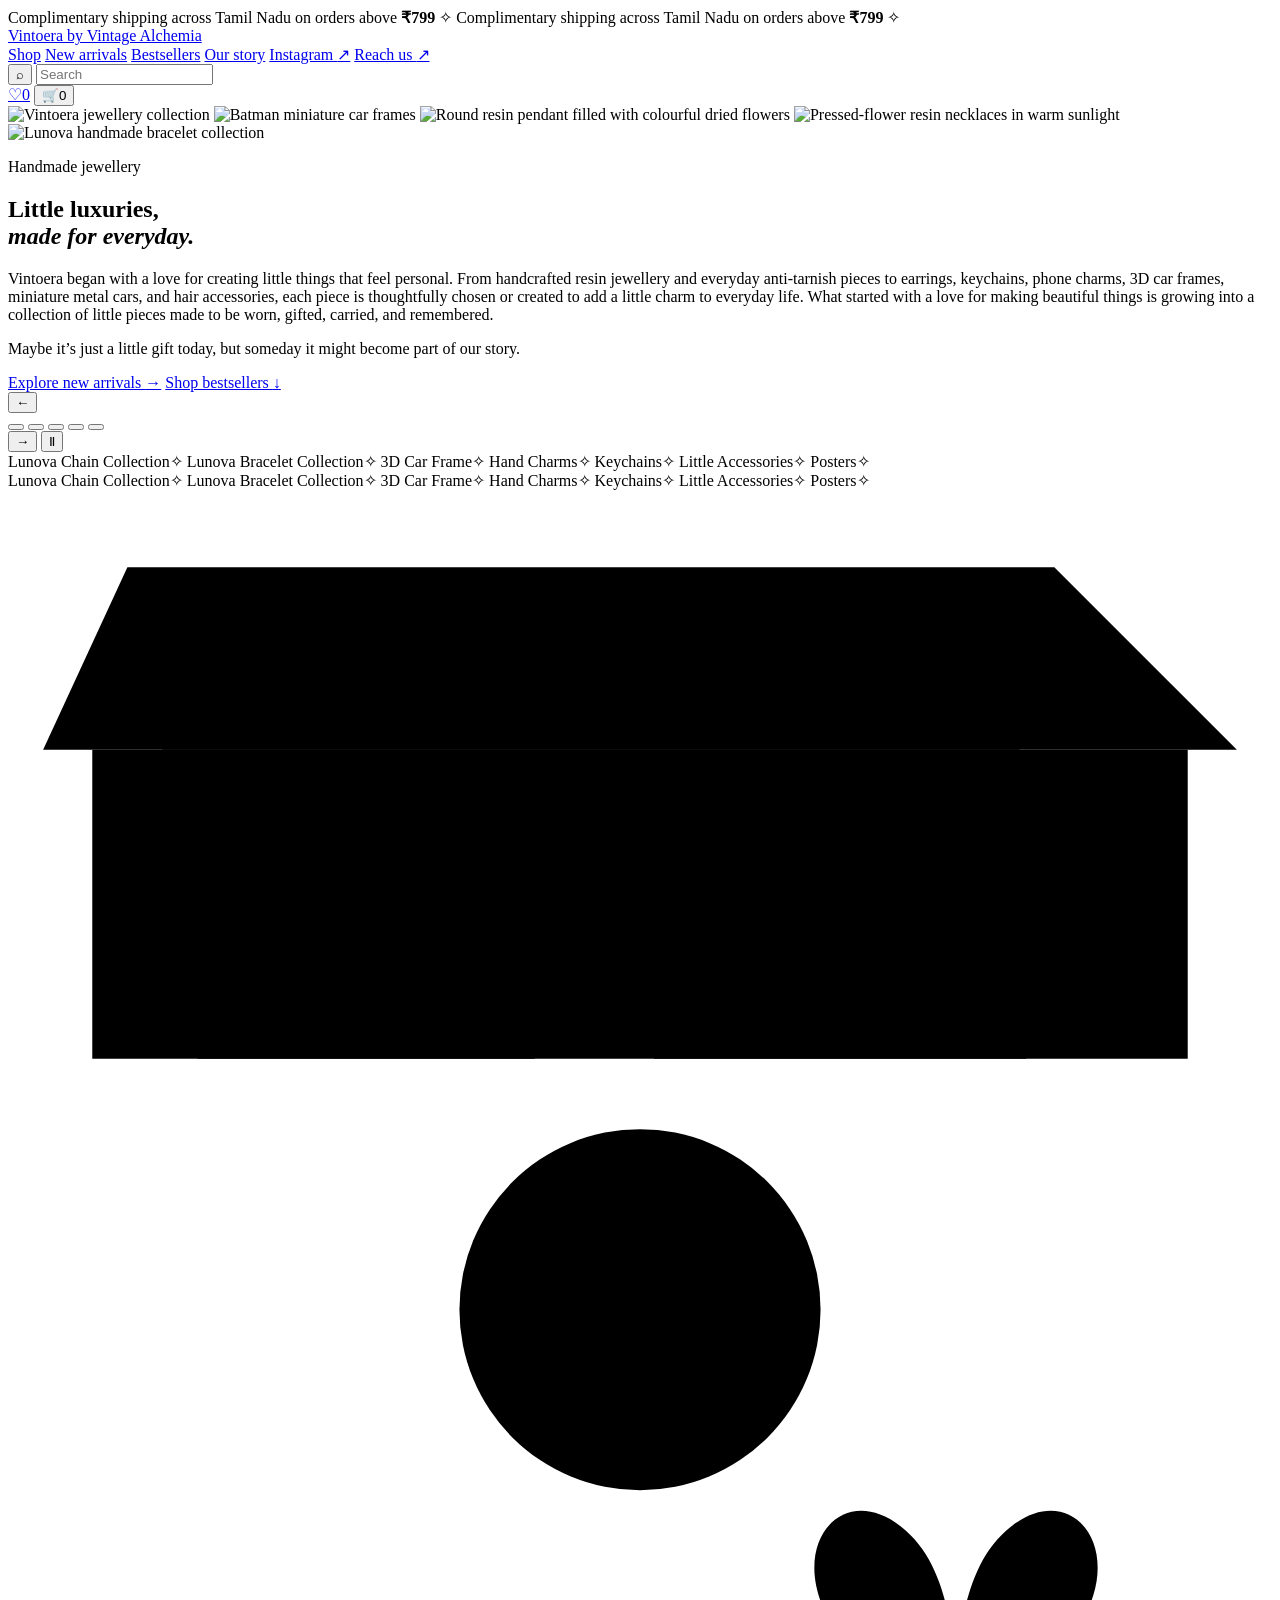
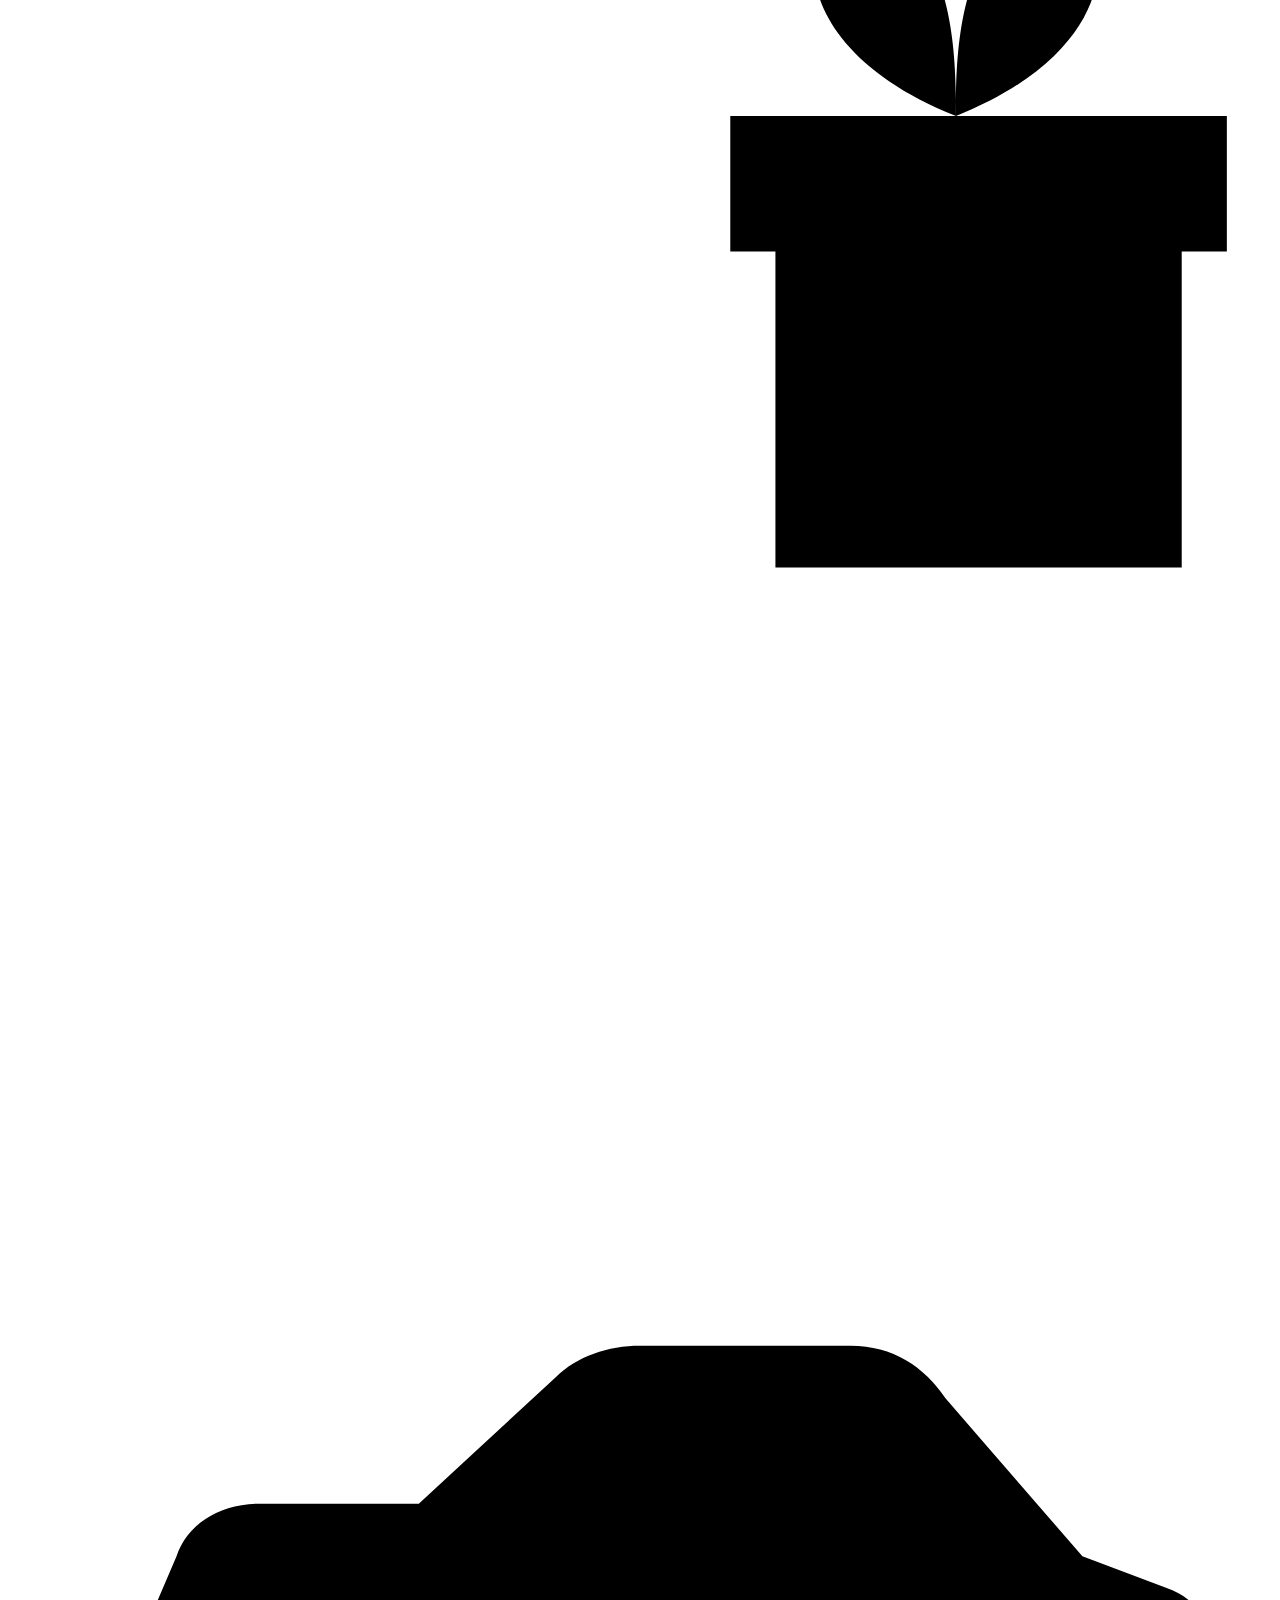
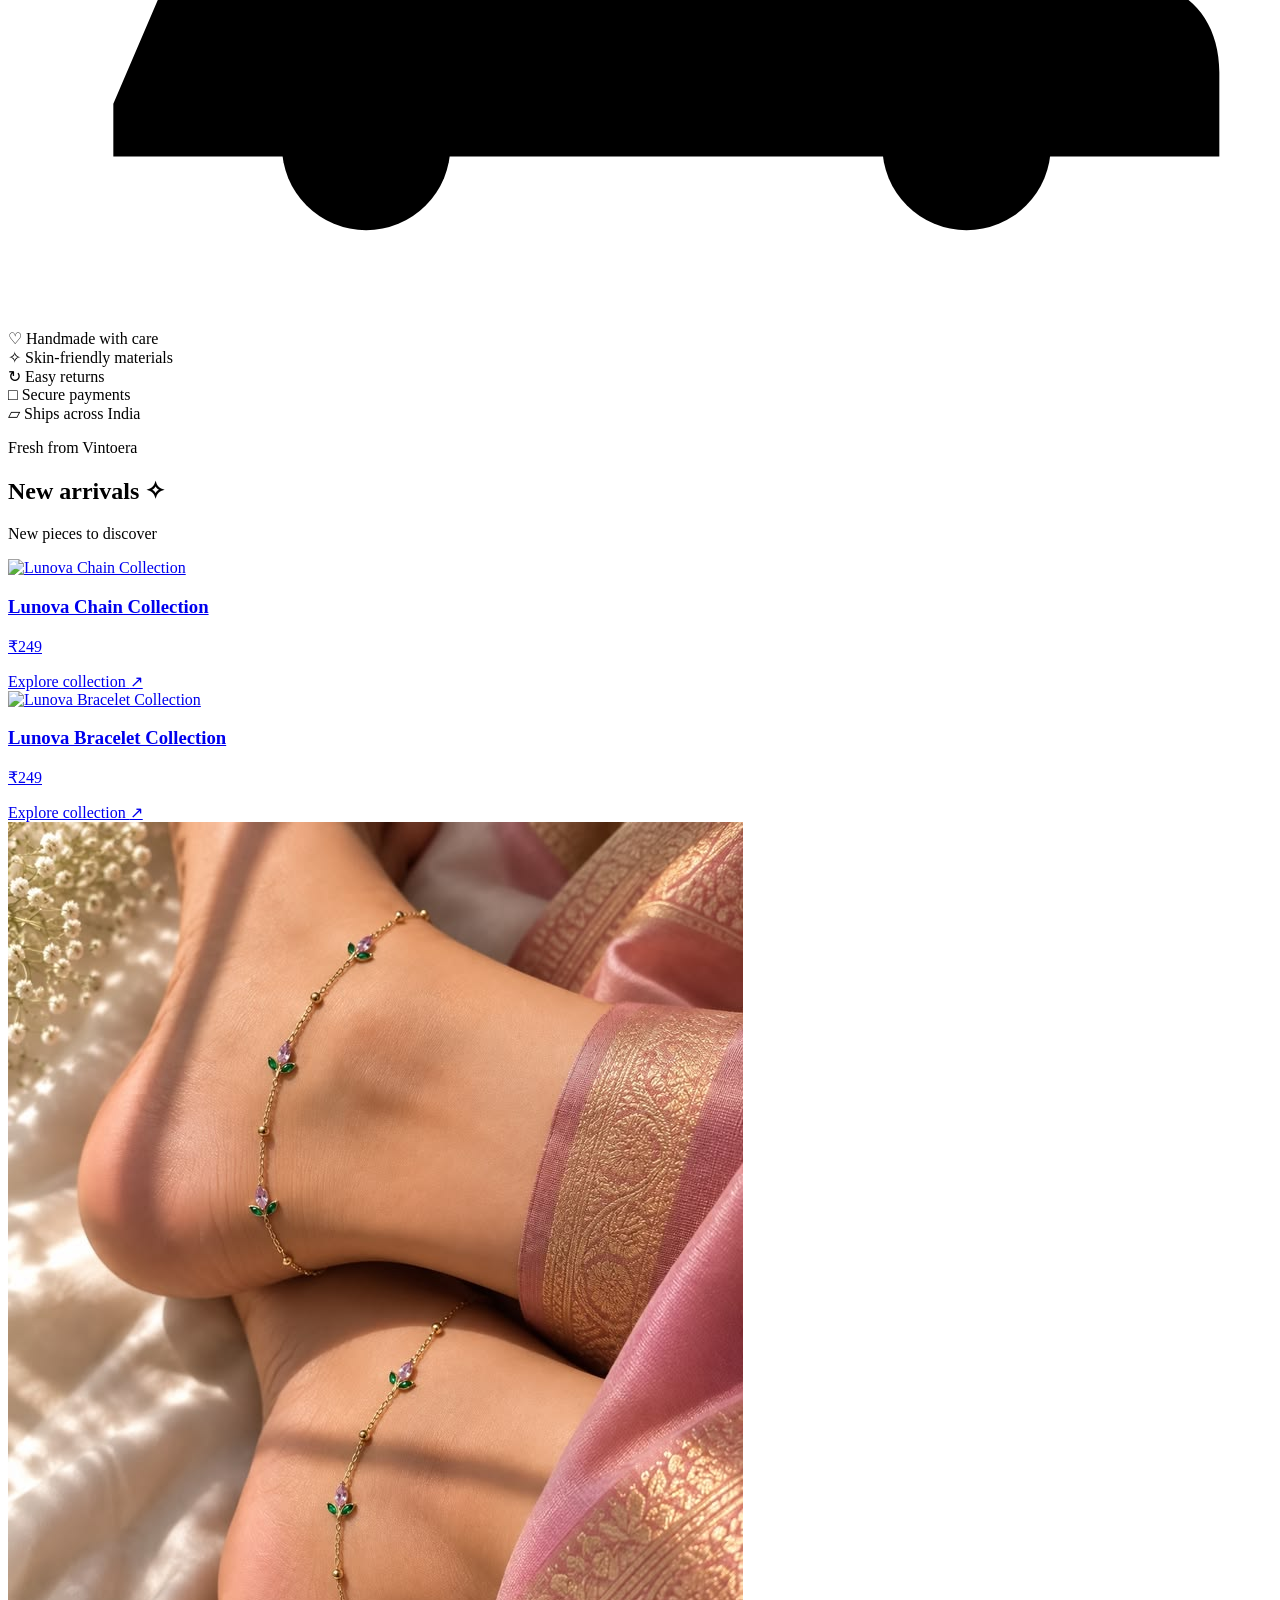
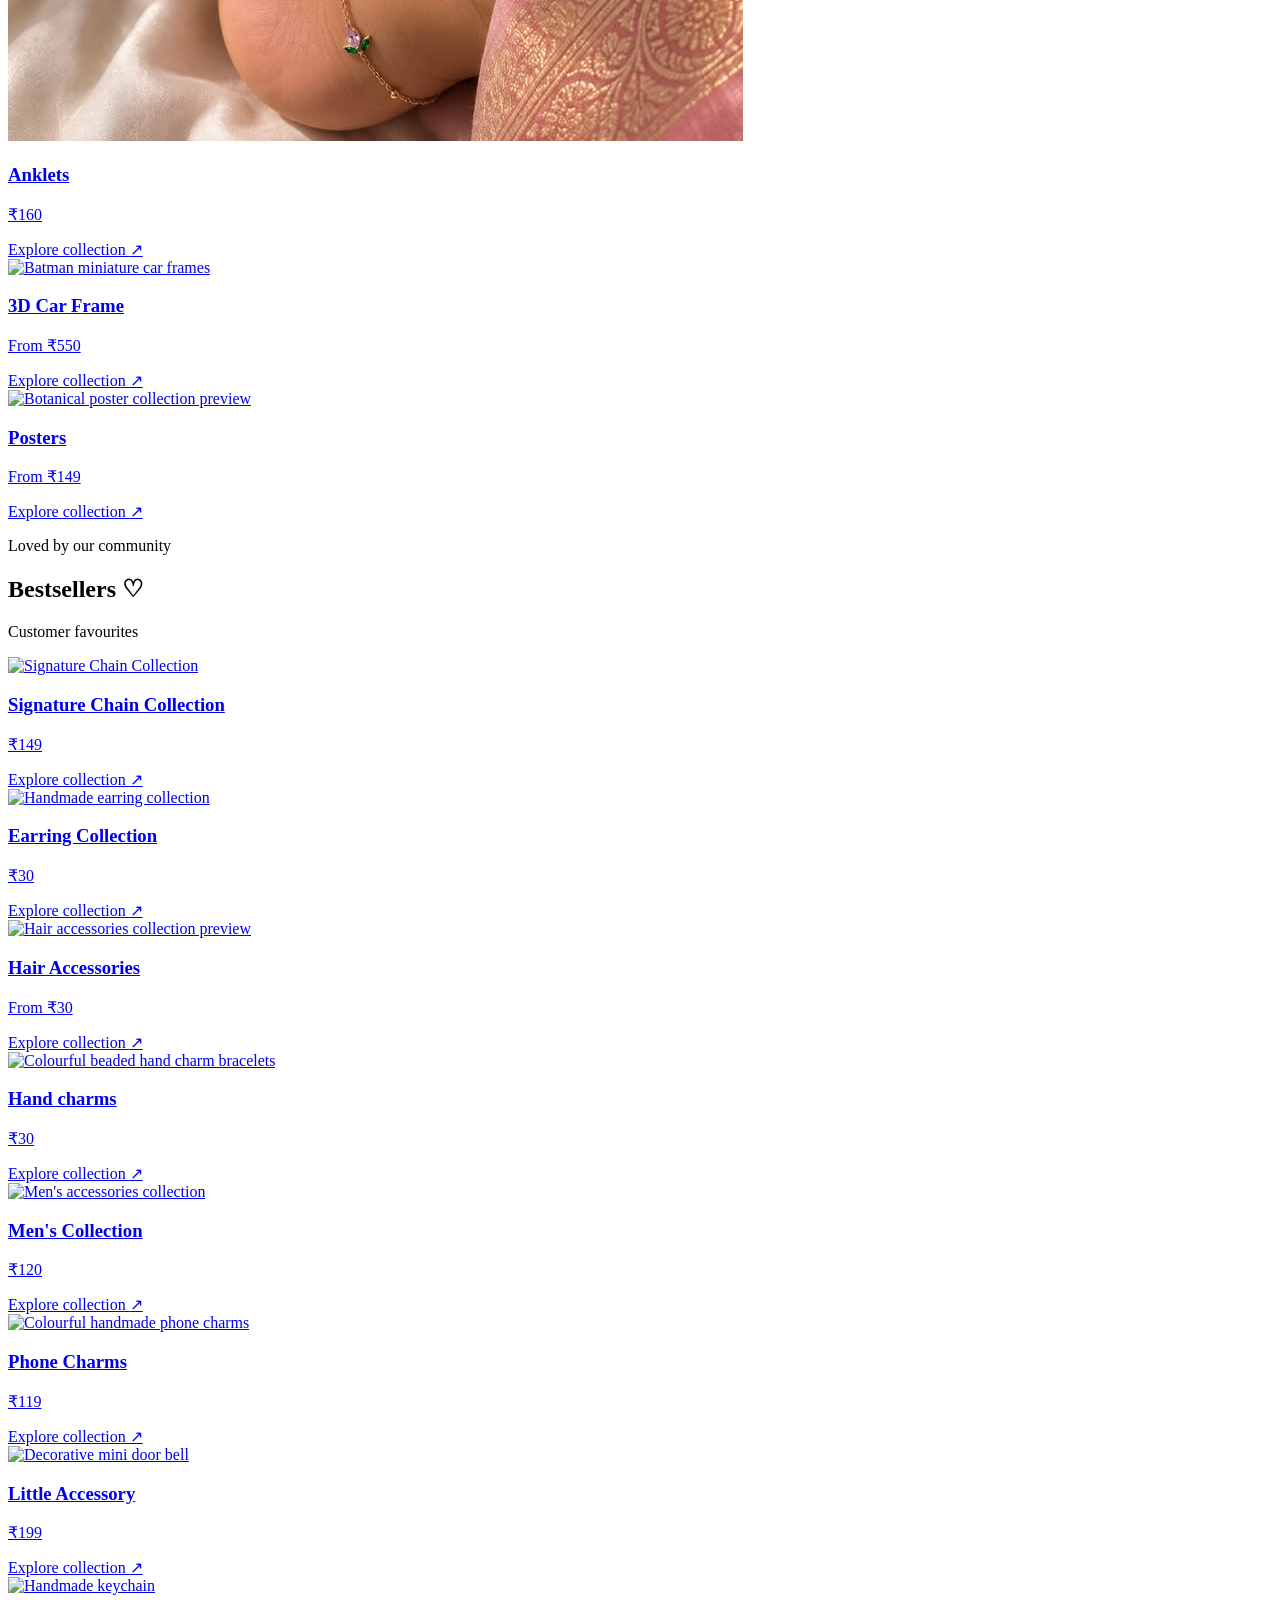
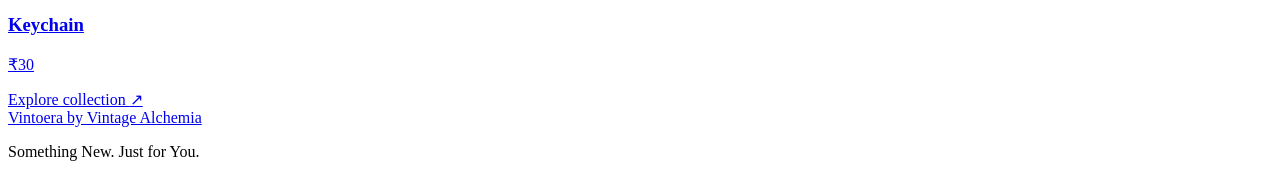
==== index.html @ 4e5386c6 "C--Users-demurugan-OneDrive---Gigamon-Inc-Desktop-Vintoera" ====
<!DOCTYPE html>
<html lang="en">
<head>
    <meta charset="UTF-8">
    <meta name="viewport" content="width=device-width, initial-scale=1.0">
    <meta name="description" content="Vintoera creates handmade resin art jewellery, 3D car frames, keychains, home accessories, earrings, bracelets, chains, and thoughtful gifts.">
    <title>Vintoera | Handmade jewellery and accessories</title>
    <link rel="preconnect" href="https://fonts.googleapis.com">
    <link rel="preconnect" href="https://fonts.gstatic.com" crossorigin>
    <link href="https://fonts.googleapis.com/css2?family=DM+Sans:wght@400;500;600&family=Playfair+Display:wght@500;600&display=swap" rel="stylesheet">
    <link rel="stylesheet" href="style.css">
</head>
<body>
    <div class="shipping-announcement" role="note" aria-label="Complimentary shipping across Tamil Nadu on orders above ₹799">
        <div class="shipping-announcement-track" aria-hidden="true">
            <span>Complimentary shipping across Tamil Nadu on orders above <strong>₹799</strong></span>
            <span class="shipping-announcement-star">✧</span>
            <span>Complimentary shipping across Tamil Nadu on orders above <strong>₹799</strong></span>
            <span class="shipping-announcement-star">✧</span>
        </div>
    </div>
    <header class="site-header">
        <a class="brand" href="index.html" aria-label="Vintoera by Vintage Alchemia home">Vintoera <span>by Vintage Alchemia</span></a>
        <nav class="site-nav" aria-label="Main navigation">
            <a href="#shop">Shop</a>
            <a href="#new-arrivals">New arrivals</a>
            <a href="#bestsellers">Bestsellers</a>
            <a href="#about">Our story</a>
            <a href="https://www.instagram.com/vintoera?stkn=NDZ3bmsxb2o0eTZz" target="_blank" rel="noreferrer">Instagram <span aria-hidden="true">↗</span></a>
            <a href="https://wa.me/917708564234" target="_blank" rel="noreferrer">Reach us <span aria-hidden="true">↗</span></a>
        </nav>
        <div class="header-tools">
            <form class="search-box" id="product-search-form" role="search">
                <button type="submit" aria-label="Search products">⌕</button>
                <input id="product-search" type="search" placeholder="Search" aria-label="Search products">
            </form>
            <div class="header-actions">
                <a class="header-icon-button" href="wishlist.html" aria-label="Wishlist"><span aria-hidden="true">♡</span><span class="cart-badge" id="wishlist-count">0</span></a>
                <button class="cart-button" type="button" aria-label="Shopping cart" onclick="window.location.href='checkout.html'"><span class="cart-icon" aria-hidden="true">🛒</span><span class="cart-badge" id="cart-count">0</span></button>
            </div>
        </div>
    </header>
    <main>
        <section class="hero" id="about">
            <div class="hero-slideshow" aria-label="Featured Vintoera products">
                <img class="hero-slide active" src="WhatsApp Image 2026-09-13 at 11.54.11 PM.jpeg" alt="Vintoera jewellery collection">
                <img class="hero-slide" src="IMG_1676 (1).webp" alt="Batman miniature car frames">
                <img class="hero-slide" src="floral-pendant-hero.webp" alt="Round resin pendant filled with colourful dried flowers">
                <img class="hero-slide" src="pressed-flower-necklaces-hero.jpg" alt="Pressed-flower resin necklaces in warm sunlight">
                <img class="hero-slide" src="Resin bracelet front image.jpg" alt="Lunova handmade bracelet collection">
            </div>
            <div class="hero-content">
                <p class="eyebrow">Handmade jewellery</p>
                <h1>Little luxuries,<br><em>made for everyday.</em></h1>
                <p class="hero-copy">Vintoera began with a love for creating little things that feel personal. From handcrafted resin jewellery and everyday anti-tarnish pieces to earrings, keychains, phone charms, 3D car frames, miniature metal cars, and hair accessories, each piece is thoughtfully chosen or created to add a little charm to everyday life. What started with a love for making beautiful things is growing into a collection of little pieces made to be worn, gifted, carried, and remembered.</p>
                <p class="brand-message">Maybe it’s just a little gift today, but someday it might become part of our story.</p>
                <div class="hero-actions">
                    <a class="button button-accent" href="#new-arrivals">Explore new arrivals <span aria-hidden="true">→</span></a>
                    <a class="hero-secondary-link" href="#bestsellers">Shop bestsellers <span aria-hidden="true">↓</span></a>
                </div>
            </div>
            <div class="hero-controls" aria-label="Featured product slideshow controls">
                <button class="hero-slide-step" id="hero-previous" type="button" aria-label="Show previous featured product">←</button>
                <div class="hero-slide-dots" role="group" aria-label="Choose featured product">
                    <button class="hero-slide-dot active" type="button" aria-label="Show Vintoera jewellery collection" aria-pressed="true"></button>
                    <button class="hero-slide-dot" type="button" aria-label="Show miniature car frames" aria-pressed="false"></button>
                    <button class="hero-slide-dot" type="button" aria-label="Show floral resin pendant" aria-pressed="false"></button>
                    <button class="hero-slide-dot" type="button" aria-label="Show pressed-flower necklaces" aria-pressed="false"></button>
                    <button class="hero-slide-dot" type="button" aria-label="Show Lunova bracelet collection" aria-pressed="false"></button>
                </div>
                <button class="hero-slide-step" id="hero-next" type="button" aria-label="Show next featured product">→</button>
                <button class="hero-slide-toggle" id="hero-toggle" type="button" aria-label="Pause featured product slideshow">Ⅱ</button>
            </div>
        </section>

        <section class="product-marquee" aria-label="Featured products: Lunova Chain Collection, Lunova Bracelet Collection, 3D Car Frame, Hand Charms, Keychains, and Little Accessories">
            <div class="product-marquee-track" aria-hidden="true">
                <div class="product-marquee-group">
                    <span>Lunova Chain Collection</span><span class="marquee-star">✧</span>
                    <span>Lunova Bracelet Collection</span><span class="marquee-star">✧</span>
                    <span>3D Car Frame</span><span class="marquee-star">✧</span>
                    <span>Hand Charms</span><span class="marquee-star">✧</span>
                    <span>Keychains</span><span class="marquee-star">✧</span>
                    <span>Little Accessories</span><span class="marquee-star">✧</span>
                    <span>Posters</span><span class="marquee-star">✧</span>
                </div>
                <div class="product-marquee-group">
                    <span>Lunova Chain Collection</span><span class="marquee-star">✧</span>
                    <span>Lunova Bracelet Collection</span><span class="marquee-star">✧</span>
                    <span>3D Car Frame</span><span class="marquee-star">✧</span>
                    <span>Hand Charms</span><span class="marquee-star">✧</span>
                    <span>Keychains</span><span class="marquee-star">✧</span>
                    <span>Little Accessories</span><span class="marquee-star">✧</span>
                    <span>Posters</span><span class="marquee-star">✧</span>
                </div>
            </div>
        </section>
        <div class="home-car-lane" aria-hidden="true">
            <div class="home-car-scene home-car-scene-drive">
            </div>
            <div class="home-car-scene home-car-scene-shop">
                <svg class="home-car-shop" viewBox="0 0 180 84" focusable="false">
                    <path class="home-car-shop-building" d="M12 37h156v44H12z"/>
                    <path class="home-car-shop-roof" d="M5 37l12-26h132l26 26z"/>
                    <rect class="home-car-shop-sign" x="23" y="14" width="126" height="14" rx="1"/>
                    <text class="home-car-shop-name" x="86" y="24">Vintoera</text>
                    <path class="home-car-shop-awning" d="M17 29h132l-5 8H22z"/>
                    <path class="home-car-shop-window" d="M27 42h48v39H27zM34 48h15v18H34zM55 48h15v18H55z"/>
                    <path class="home-car-shop-door" d="M92 42h53v39H92zM100 51h37M100 60h37M100 69h25"/>
                </svg>
                <svg class="home-car-shopper" viewBox="0 0 28 40" focusable="false" aria-hidden="true">
                    <circle cx="14" cy="5" r="4"/>
                    <path d="M14 10v15m0-10-7 7m7-7 7 7m-7 3-6 12m6-12 7 12"/>
                    <g class="home-car-gift">
                        <path d="M17 16h9v8h-9zM16 14h11v3H16zM21 14c-5-2-3-6-1-4 1 1 1 3 1 4zm0 0c5-2 3-6 1-4-1 1-1 3-1 4z"/>
                    </g>
                </svg>
            </div>
            <div class="home-car home-car-journey">
                <svg class="home-car-illustration" viewBox="0 0 120 60" focusable="false">
                    <path class="home-car-body" d="M10 39l6-14c1-3 4-5 8-5h15L52 8c2-2 5-3 8-3h20c4 0 7 2 9 5l13 15 8 3c3 1 5 4 5 8v8H10z"/>
                    <path class="home-car-window" d="M43 20 55 9c2-2 4-2 7-2h8v13zm31-13h6c3 0 5 1 7 4l8 9H74z"/>
                    <g class="home-car-driver">
                        <circle cx="61" cy="13" r="3.5"/>
                        <path d="M59 17v5m0-3-5 3m5-3 5 3"/>
                    </g>
                    <path class="home-car-detail" d="M13 35h8m87-3h7M24 43h77"/>
                    <g class="home-car-wheel">
                        <circle cx="34" cy="43" r="8"/>
                        <path d="M34 37v12m-6-6h12"/>
                    </g>
                    <g class="home-car-wheel">
                        <circle cx="91" cy="43" r="8"/>
                        <path d="M91 37v12m-6-6h12"/>
                    </g>
                </svg>
            </div>
        </div>
        <section class="benefits" aria-label="Vintoera benefits">
            <div><span aria-hidden="true">♡</span> Handmade with care</div>
            <div><span aria-hidden="true">✧</span> Skin-friendly materials</div>
            <div><span aria-hidden="true">↻</span> Easy returns</div>
            <div><span aria-hidden="true">□</span> Secure payments</div>
            <div><span aria-hidden="true">▱</span> Ships across India</div>
        </section>
        <div id="shop">
            <section class="shop-section collection-section" id="new-arrivals" aria-labelledby="new-arrivals-title">
                <div class="section-heading">
                    <div><p class="eyebrow">Fresh from Vintoera</p><h2 id="new-arrivals-title">New arrivals <span aria-hidden="true">✧</span></h2></div>
                    <p class="section-count">New pieces to discover</p>
                </div>
                <div class="product-grid">
                    <a class="product-card" href="product.html?product=pearl">
                        <div class="product-image"><img src="Resin chains front image 2.jpg" alt="Lunova Chain Collection"></div>
                        <div class="product-info"><h3>Lunova Chain Collection</h3><p>₹249</p><span class="view-link">Explore collection <span aria-hidden="true">↗</span></span></div>
                    </a>
                    <a class="product-card" href="product.html?product=resin-bracelet">
                        <div class="product-image"><img src="Resin bracelet front image.jpg" alt="Lunova Bracelet Collection"></div>
                        <div class="product-info"><h3>Lunova Bracelet Collection</h3><p>₹249</p><span class="view-link">Explore collection <span aria-hidden="true">↗</span></span></div>
                    </a>
                    <a class="product-card" href="product.html?product=anklets">
                        <div class="product-image"><img src="Ank front image.jpg" alt="Anklets"></div>
                        <div class="product-info"><h3>Anklets</h3><p>₹160</p><span class="view-link">Explore collection <span aria-hidden="true">↗</span></span></div>
                    </a>
                    <a class="product-card" href="product.html?product=car-frame">
                        <div class="product-image"><img src="IMG_1676 (1).webp" alt="Batman miniature car frames"></div>
                        <div class="product-info"><h3>3D Car Frame</h3><p>From ₹550</p><span class="view-link">Explore collection <span aria-hidden="true">↗</span></span></div>
                    </a>
                    <a class="product-card" href="product.html?product=poster-collection" data-search-variants="A3 Poster Collection|A4 Poster Collection|Mini Poster Set" data-search-variant-param="posterSize">
                        <div class="product-image"><img src="poster-collection-preview.svg" alt="Botanical poster collection preview"></div>
                        <div class="product-info"><h3>Posters</h3><p>From ₹149</p><span class="view-link">Explore collection <span aria-hidden="true">↗</span></span></div>
                    </a>
                </div>
            </section>
            <section class="shop-section collection-section bestsellers-section" id="bestsellers" aria-labelledby="bestsellers-title">
                <div class="section-heading">
                    <div><p class="eyebrow">Loved by our community</p><h2 id="bestsellers-title">Bestsellers <span aria-hidden="true">♡</span></h2></div>
                    <p class="section-count">Customer favourites</p>
                </div>
                <div class="product-grid">
                    <a class="product-card" href="product.html?product=chain">
                        <div class="product-image"><img src="https://images.unsplash.com/photo-1611652022419-a9419f74343d?auto=format&fit=crop&w=900&q=85" alt="Signature Chain Collection"></div>
                        <div class="product-info"><h3>Signature Chain Collection</h3><p>₹149</p><span class="view-link">Explore collection <span aria-hidden="true">↗</span></span></div>
                    </a>
                    <a class="product-card" href="product.html?product=resin-chain">
                        <div class="product-image"><img src="Earring collection image.jpg" alt="Handmade earring collection"></div>
                        <div class="product-info"><h3>Earring Collection</h3><p>₹30</p><span class="view-link">Explore collection <span aria-hidden="true">↗</span></span></div>
                    </a>
                    <a class="product-card" href="product.html?product=hair-accessories">
                        <div class="product-image"><img src="hair-accessory-preview.svg" alt="Hair accessories collection preview"></div>
                        <div class="product-info"><h3>Hair Accessories</h3><p>From ₹30</p><span class="view-link">Explore collection <span aria-hidden="true">↗</span></span></div>
                    </a>
                    <a class="product-card" href="product.html?product=bracelet-chain">
                        <div class="product-image"><img src="Hand charm image.jpg" alt="Colourful beaded hand charm bracelets"></div>
                        <div class="product-info"><h3>Hand charms</h3><p>₹30</p><span class="view-link">Explore collection <span aria-hidden="true">↗</span></span></div>
                    </a>
                    <a class="product-card" href="product.html?product=boys-earrings">
                        <div class="product-image"><img src="Men accessories front image.jpg" alt="Men's accessories collection"></div>
                        <div class="product-info"><h3>Men's Collection</h3><p>₹120</p><span class="view-link">Explore collection <span aria-hidden="true">↗</span></span></div>
                    </a>
                    <a class="product-card" href="product.html?product=phone-charms" data-search-variants="Pastel Stars|Flower Garden|Rainbow Stars|Pink &amp; Green Stars|Sweet Hearts|Colourful Flowers|Butterfly Garden|Lemon Hearts|Heart &amp; Flower|Soft Blue Hearts">
                        <div class="product-image"><img src="Phone charms front image final.jpg" alt="Colourful handmade phone charms"></div>
                        <div class="product-info"><h3>Phone Charms</h3><p>₹119</p><span class="view-link">Explore collection <span aria-hidden="true">↗</span></span></div>
                    </a>
                    <a class="product-card" href="product.html?product=home-accessory">
                        <div class="product-image"><img src="Mini Door Bell.jpeg" alt="Decorative mini door bell"></div>
                        <div class="product-info"><h3>Little Accessory</h3><p>₹199</p><span class="view-link">Explore collection <span aria-hidden="true">↗</span></span></div>
                    </a>
                    <a class="product-card" href="product.html?product=resin-keychain">
                        <div class="product-image"><img src="Keychain front image 2.jpg" alt="Handmade keychain"></div>
                        <div class="product-info"><h3>Keychain</h3><p>₹30</p><span class="view-link">Explore collection <span aria-hidden="true">↗</span></span></div>
                    </a>
                </div>
            </section>
            <p class="search-empty" id="search-empty" role="status" hidden>No products match your search.</p>
        </div>
    </main>
    <footer class="site-footer">
        <a class="brand" href="index.html">Vintoera <span>by Vintage Alchemia</span></a>
        <p>Something New. Just for You.</p>
    </footer>
    <script>
        const searchInput = document.getElementById('product-search');
        const searchForm = document.getElementById('product-search-form');
        const searchEmpty = document.getElementById('search-empty');
        const cartCount = document.getElementById('cart-count');
        const cartItems = JSON.parse(localStorage.getItem('vintoera-cart') || '[]');
        cartCount.textContent = cartItems.reduce((sum, item) => sum + (item.quantity || 1), 0);
        const wishlistCount = document.getElementById('wishlist-count');
        const storedWishlist = JSON.parse(localStorage.getItem('vintoera-wishlist') || '[]');
        wishlistCount.textContent = Array.isArray(storedWishlist) ? storedWishlist.length : 0;

        function editDistance(first, second) {
            const distances = Array.from({ length: first.length + 1 }, (_, row) =>
                Array.from({ length: second.length + 1 }, (_, column) => row === 0 ? column : column === 0 ? row : 0)
            );
            for (let row = 1; row <= first.length; row += 1) {
                for (let column = 1; column <= second.length; column += 1) {
                    const substitutionCost = first[row - 1] === second[column - 1] ? 0 : 1;
                    distances[row][column] = Math.min(
                        distances[row - 1][column] + 1,
                        distances[row][column - 1] + 1,
                        distances[row - 1][column - 1] + substitutionCost
                    );
                    if (row > 1 && column > 1 && first[row - 1] === second[column - 2] && first[row - 2] === second[column - 1]) {
                        distances[row][column] = Math.min(distances[row][column], distances[row - 2][column - 2] + 1);
                    }
                }
            }
            return distances[first.length][second.length];
        }

        function searchTermMatches(queryTerm, productTerms) {
            return productTerms.some((productTerm) => {
                if (productTerm.includes(queryTerm)) return true;
                if (queryTerm.length < 4 || productTerm.length < 4) return false;
                const distance = editDistance(queryTerm, productTerm);
                const maximumDistance = Math.max(queryTerm.length, productTerm.length) >= 8 ? 2 : 1;
                return distance <= maximumDistance;
            });
        }

        function isGenericSearchTerm(term, genericTerms) {
            if (genericTerms.has(term)) return true;
            if (term.length < 4) return false;
            return [...genericTerms].some((genericTerm) => {
                if (genericTerm.length < 4) return false;
                const distance = editDistance(term, genericTerm);
                return distance <= 1;
            });
        }

        function searchTermsMatchText(queryTerms, text) {
            const textTerms = text.toLowerCase().match(/[a-z0-9]+/g) || [];
            return queryTerms.every((queryTerm) => searchTermMatches(queryTerm, textTerms));
        }

        function filterProducts() {
            const ignoredTerms = new Set(['a', 'an', 'and', 'available', 'find', 'for', 'in', 'item', 'items', 'of', 'product', 'products', 'show', 'the']);
            const queryTerms = (searchInput.value.toLowerCase().match(/[a-z0-9]+/g) || [])
                .filter((term) => !isGenericSearchTerm(term, ignoredTerms));
            const cards = [...document.querySelectorAll('.product-card')];
            let visibleProducts = 0;
            cards.forEach((card) => {
                const sectionTitle = card.closest('.collection-section')?.querySelector('.section-heading h2')?.textContent || '';
                const originalHref = card.dataset.originalHref || card.getAttribute('href');
                card.dataset.originalHref = originalHref;
                const variants = (card.dataset.searchVariants || '').split('|').filter(Boolean);
                const productText = `${card.querySelector('h3').textContent} ${card.querySelector('img').alt} ${originalHref} ${sectionTitle}`;
                const matchingVariant = queryTerms.length
                    ? variants.find((variant) => searchTermsMatchText(queryTerms, variant))
                    : null;
                const matches = queryTerms.length === 0
                    || searchTermsMatchText(queryTerms, productText)
                    || Boolean(matchingVariant);
                card.hidden = !matches;
                if (matches && matchingVariant) {
                    const productUrl = new URL(originalHref, window.location.href);
                    productUrl.searchParams.set(card.dataset.searchVariantParam || 'variant', matchingVariant);
                    card.href = `${productUrl.pathname.split('/').pop()}${productUrl.search}`;
                } else {
                    card.href = originalHref;
                }
                if (matches) visibleProducts += 1;
            });
            document.querySelectorAll('.collection-section').forEach((section) => {
                section.hidden = !section.querySelector('.product-card:not([hidden])');
            });
            searchEmpty.hidden = visibleProducts > 0;
        }

        document.querySelectorAll('a[href="#new-arrivals"], a[href="#bestsellers"]').forEach((link) => {
            link.addEventListener('click', () => {
                searchInput.value = '';
                filterProducts();
            });
        });

        searchInput.addEventListener('input', filterProducts);
        searchForm.addEventListener('submit', (event) => {
            event.preventDefault();
            filterProducts();
            const visibleCards = [...document.querySelectorAll('.product-card:not([hidden])')];
            if (visibleCards.length === 1) {
                window.location.href = visibleCards[0].href;
                return;
            }
            document.getElementById('shop').scrollIntoView({ behavior: 'smooth' });
        });

        const heroSlides = [...document.querySelectorAll('.hero-slide')];
        const heroSlideDots = [...document.querySelectorAll('.hero-slide-dot')];
        const heroToggle = document.getElementById('hero-toggle');
        const prefersReducedMotion = window.matchMedia('(prefers-reduced-motion: reduce)');
        let activeHeroSlide = 0;
        let heroTimer;
        let slideshowPaused = prefersReducedMotion.matches;

        function showHeroSlide(index) {
            activeHeroSlide = (index + heroSlides.length) % heroSlides.length;
            heroSlides.forEach((slide, slideIndex) => {
                const isActive = slideIndex === activeHeroSlide;
                slide.classList.toggle('active', isActive);
                slide.setAttribute('aria-hidden', String(!isActive));
                heroSlideDots[slideIndex].classList.toggle('active', isActive);
                heroSlideDots[slideIndex].setAttribute('aria-pressed', String(isActive));
            });
        }

        function startHeroSlideshow() {
            window.clearInterval(heroTimer);
            if (!slideshowPaused && !prefersReducedMotion.matches) {
                heroTimer = window.setInterval(() => showHeroSlide(activeHeroSlide + 1), 5500);
            }
        }

        document.getElementById('hero-previous').addEventListener('click', () => {
            showHeroSlide(activeHeroSlide - 1);
            startHeroSlideshow();
        });
        document.getElementById('hero-next').addEventListener('click', () => {
            showHeroSlide(activeHeroSlide + 1);
            startHeroSlideshow();
        });
        heroSlideDots.forEach((dot, index) => {
            dot.addEventListener('click', () => {
                showHeroSlide(index);
                startHeroSlideshow();
            });
        });
        heroToggle.addEventListener('click', () => {
            slideshowPaused = !slideshowPaused;
            heroToggle.textContent = slideshowPaused ? '▶' : 'Ⅱ';
            heroToggle.setAttribute('aria-label', `${slideshowPaused ? 'Play' : 'Pause'} featured product slideshow`);
            startHeroSlideshow();
        });
        document.querySelector('.hero').addEventListener('mouseenter', () => window.clearInterval(heroTimer));
        document.querySelector('.hero').addEventListener('mouseleave', startHeroSlideshow);
        prefersReducedMotion.addEventListener('change', startHeroSlideshow);
        showHeroSlide(0);
        heroToggle.textContent = slideshowPaused ? '▶' : 'Ⅱ';
        heroToggle.setAttribute('aria-label', `${slideshowPaused ? 'Play' : 'Pause'} featured product slideshow`);
        startHeroSlideshow();
    </script>
</body>
</html>
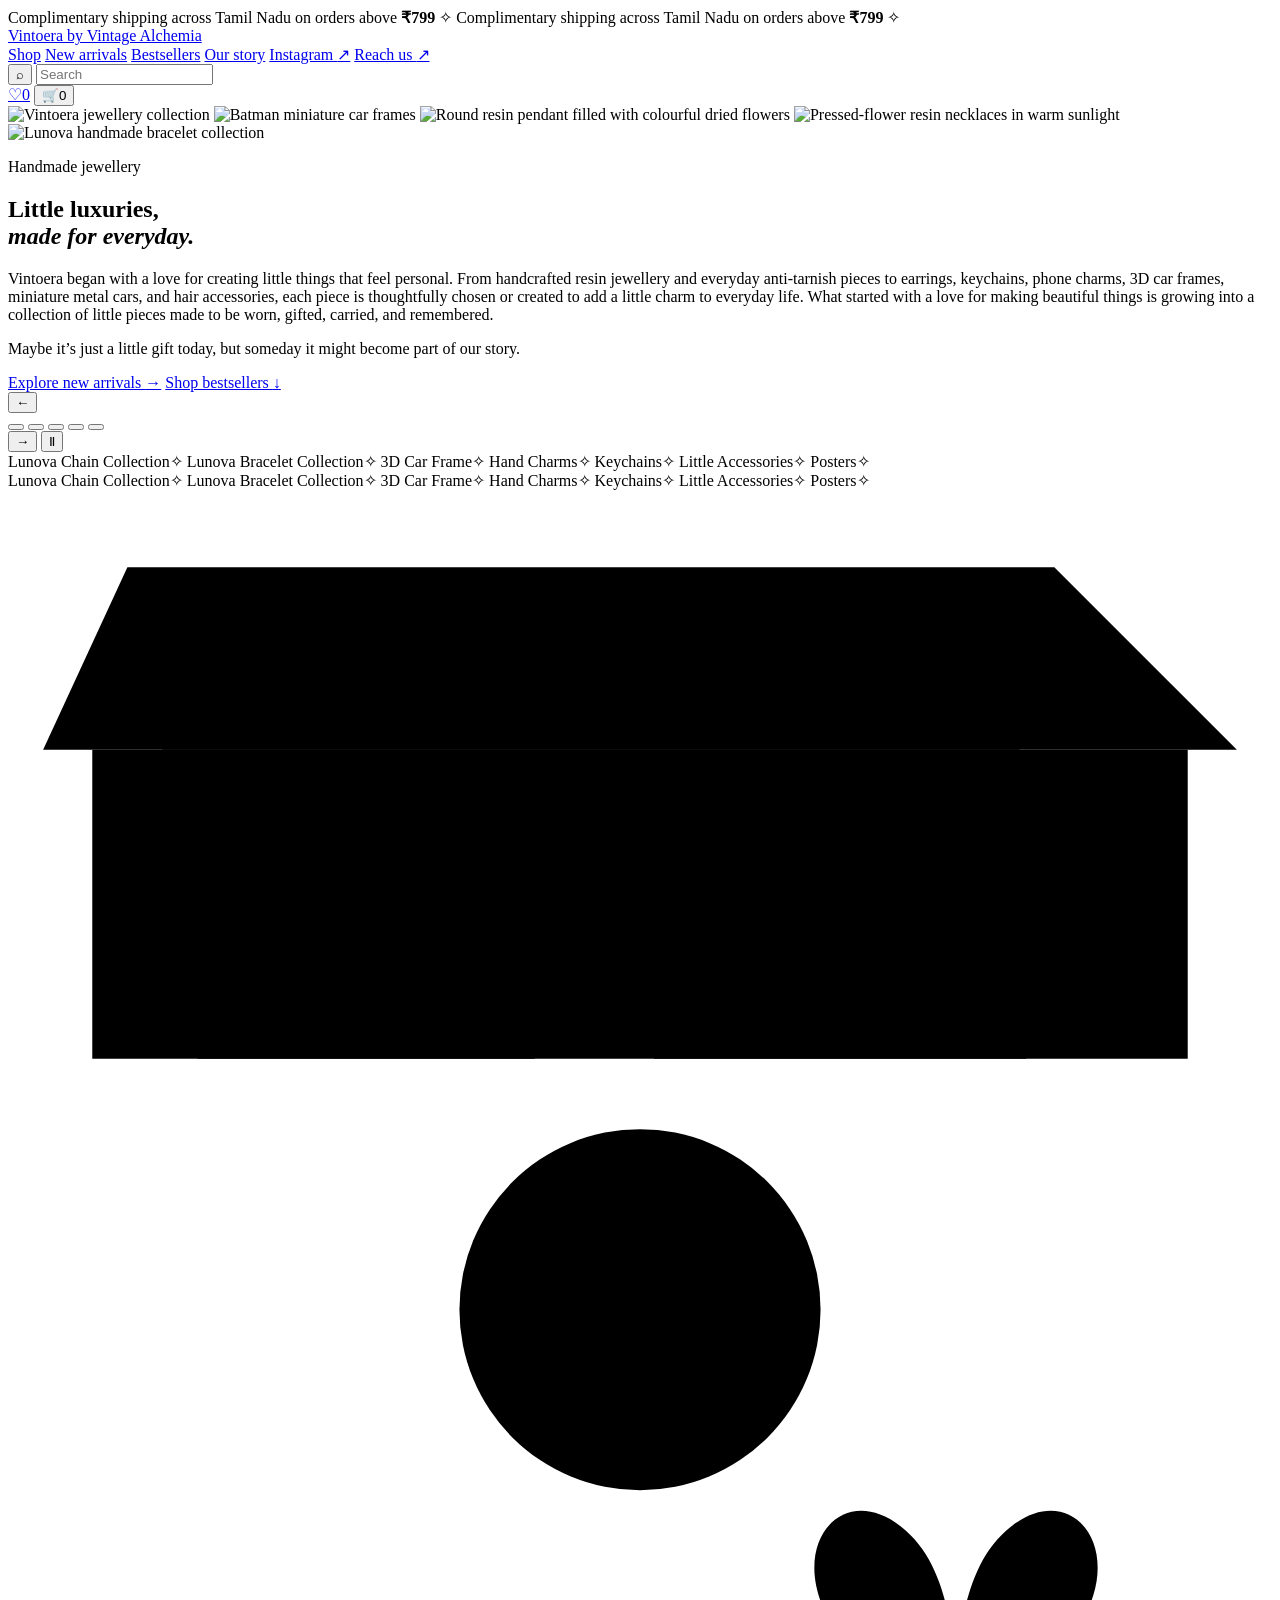
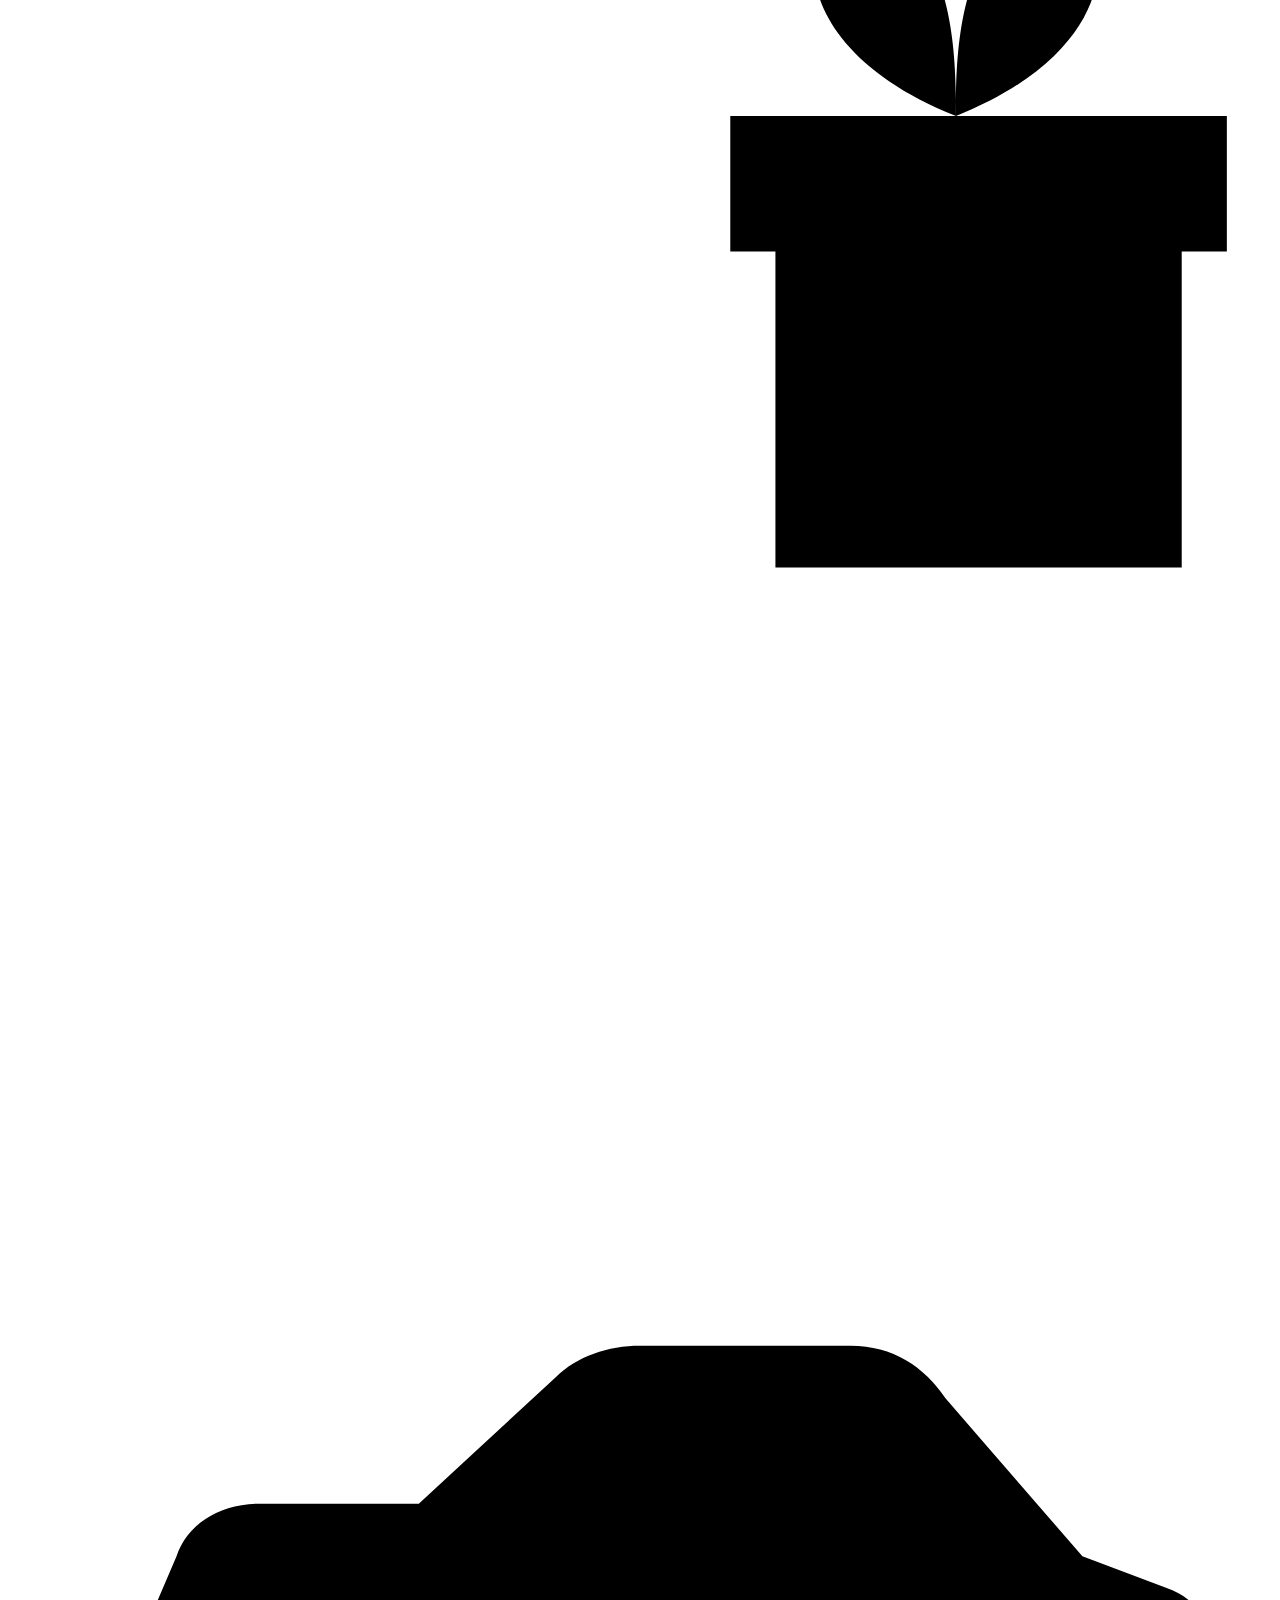
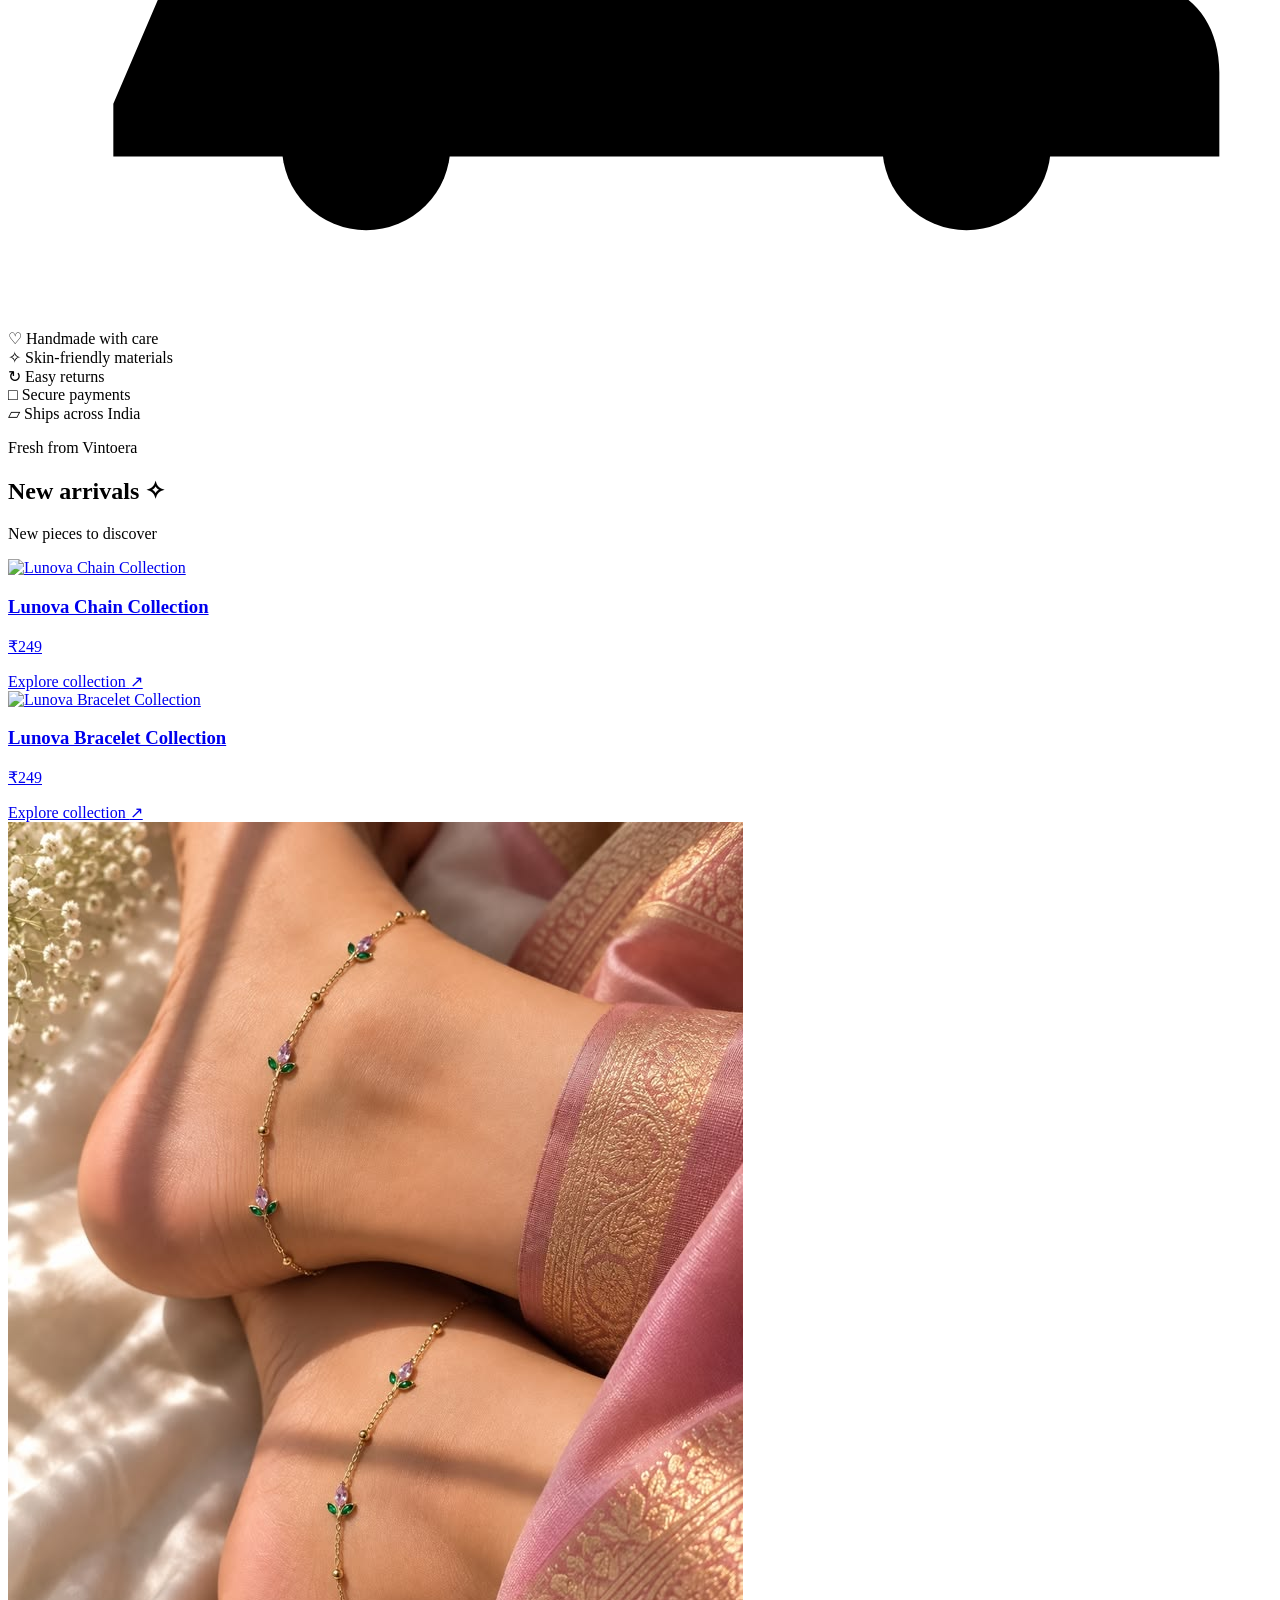
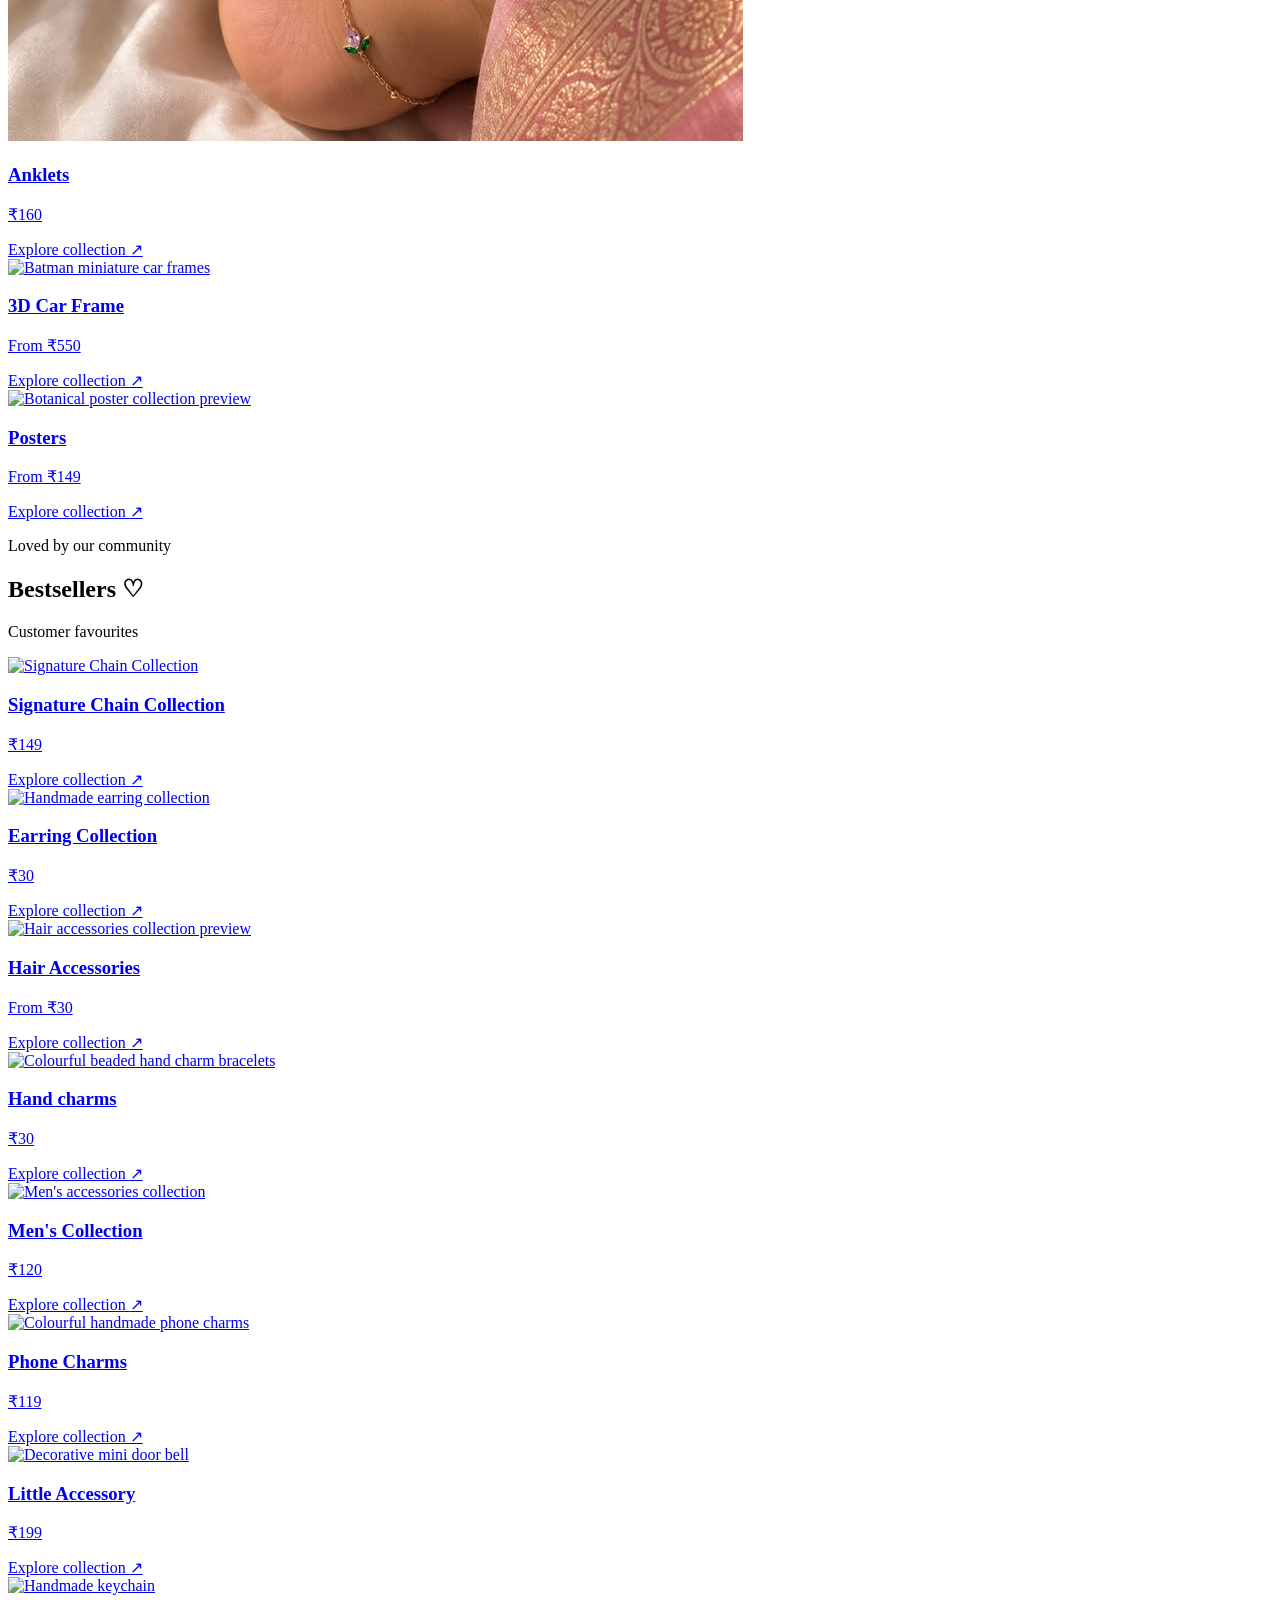
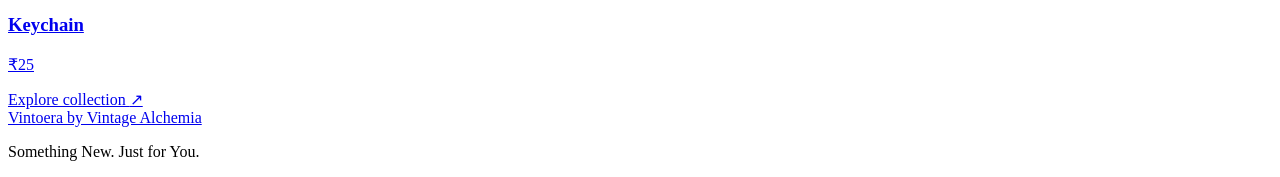
==== commit 64324507: "C--Users-demurugan-OneDrive---Gigamon-Inc-Desktop-Vintoera" ====
--- a/index.html
+++ b/index.html
@@ -208,7 +208,7 @@
                     </a>
                     <a class="product-card" href="product.html?product=resin-keychain">
                         <div class="product-image"><img src="Keychain front image 2.jpg" alt="Handmade keychain"></div>
-                        <div class="product-info"><h3>Keychain</h3><p>₹30</p><span class="view-link">Explore collection <span aria-hidden="true">↗</span></span></div>
+                        <div class="product-info"><h3>Keychain</h3><p>₹25</p><span class="view-link">Explore collection <span aria-hidden="true">↗</span></span></div>
                     </a>
                 </div>
             </section>
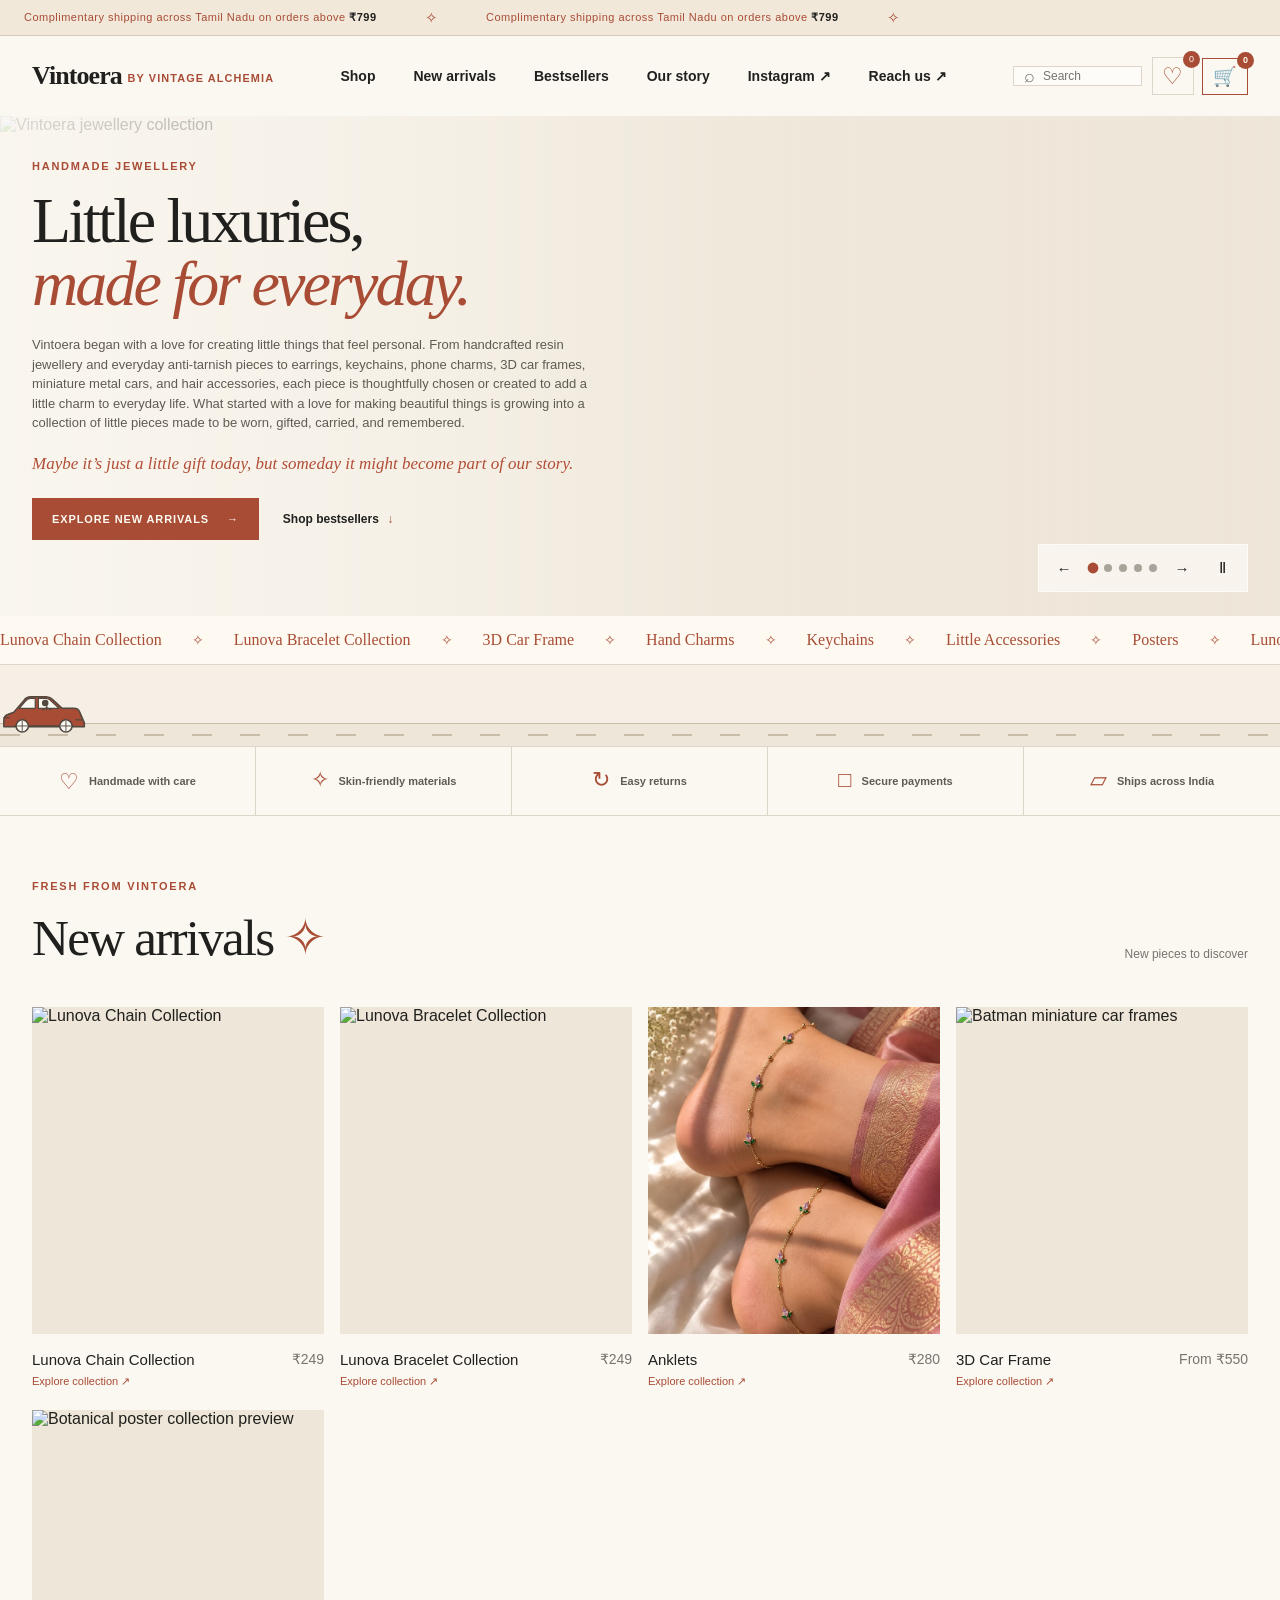
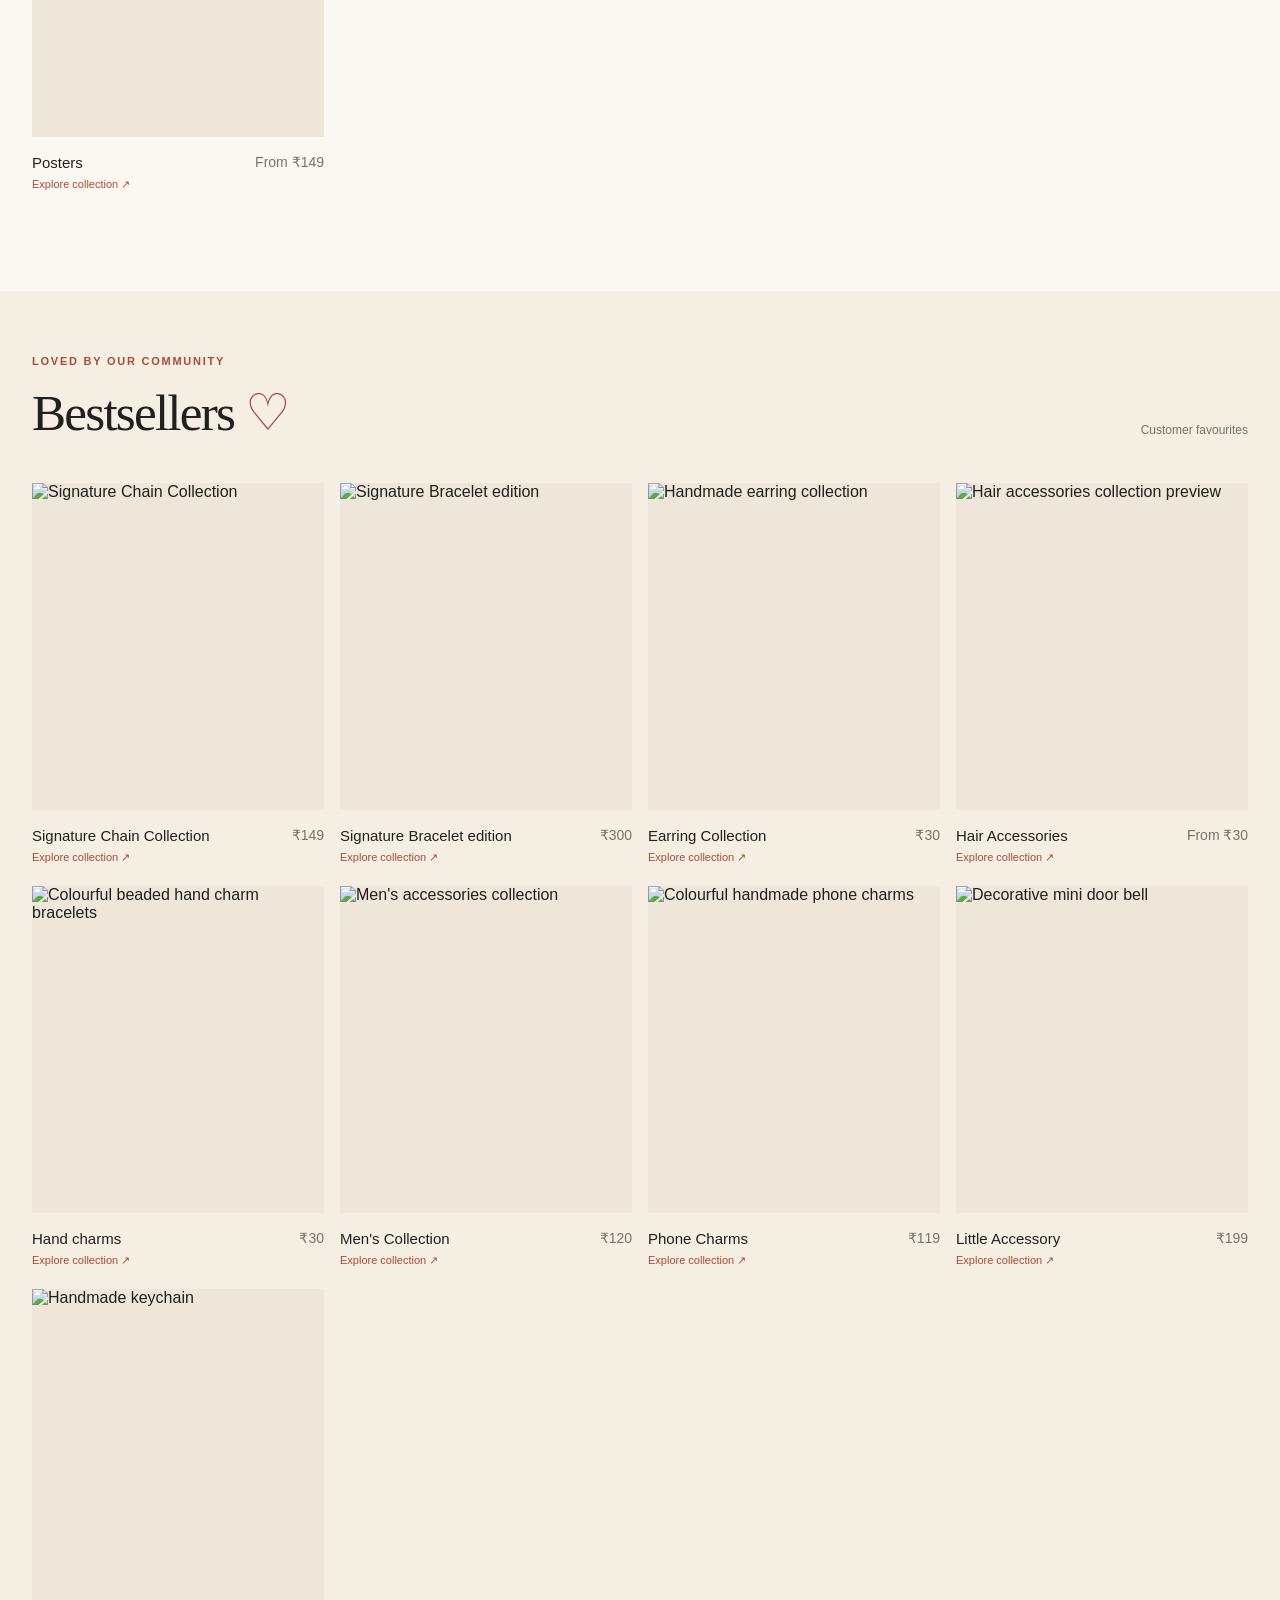
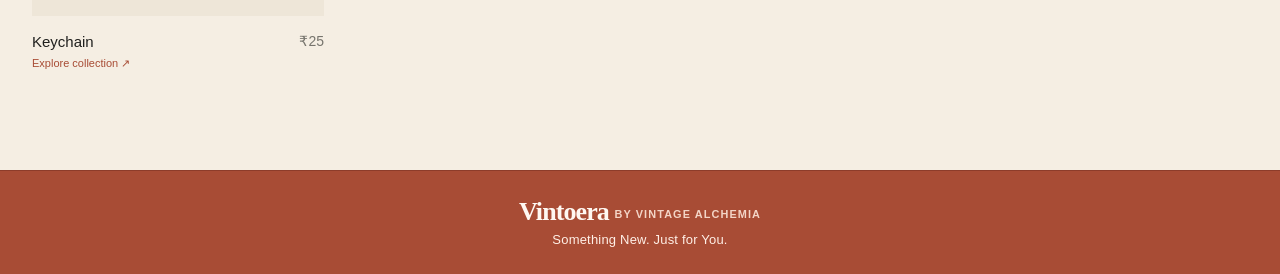
==== commit 08ae52b5: "C--Users-demurugan-OneDrive---Gigamon-Inc-Desktop-Vintoera" ====
--- a/index.html
+++ b/index.html
@@ -160,7 +160,7 @@
                     </a>
                     <a class="product-card" href="product.html?product=anklets">
                         <div class="product-image"><img src="Ank front image.jpg" alt="Anklets"></div>
-                        <div class="product-info"><h3>Anklets</h3><p>₹160</p><span class="view-link">Explore collection <span aria-hidden="true">↗</span></span></div>
+                        <div class="product-info"><h3>Anklets</h3><p>₹280</p><span class="view-link">Explore collection <span aria-hidden="true">↗</span></span></div>
                     </a>
                     <a class="product-card" href="product.html?product=car-frame">
                         <div class="product-image"><img src="IMG_1676 (1).webp" alt="Batman miniature car frames"></div>
@@ -181,6 +181,10 @@
                     <a class="product-card" href="product.html?product=chain">
                         <div class="product-image"><img src="https://images.unsplash.com/photo-1611652022419-a9419f74343d?auto=format&fit=crop&w=900&q=85" alt="Signature Chain Collection"></div>
                         <div class="product-info"><h3>Signature Chain Collection</h3><p>₹149</p><span class="view-link">Explore collection <span aria-hidden="true">↗</span></span></div>
+                    </a>
+                    <a class="product-card" href="product.html?product=resin-bracelet">
+                        <div class="product-image"><img src="Resin bracelet front image.jpg" alt="Signature Bracelet edition"></div>
+                        <div class="product-info"><h3>Signature Bracelet edition</h3><p>₹300</p><span class="view-link">Explore collection <span aria-hidden="true">↗</span></span></div>
                     </a>
                     <a class="product-card" href="product.html?product=resin-chain">
                         <div class="product-image"><img src="Earring collection image.jpg" alt="Handmade earring collection"></div>
--- a/style.css
+++ b/style.css
@@ -0,0 +1,339 @@
+:root {
+    --ink: #20201e;
+    --muted: #76746d;
+    --paper: #fbf8f2;
+    --sand: #eee6d8;
+    --line: #ded6c9;
+    --accent: #a84c35;
+    --display-font: 'Playfair Display', serif;
+    --body-font: 'DM Sans', sans-serif;
+}
+
+* { box-sizing: border-box; }
+html, body { overflow-x: hidden; }
+html { scroll-behavior: smooth; }
+body { margin: 0; color: var(--ink); background: var(--paper); font-family: var(--body-font); }
+a { color: inherit; text-decoration: none; }
+.shipping-announcement { height: 36px; overflow: hidden; display: flex; align-items: center; border-bottom: 1px solid #d9c8b4; color: var(--accent); background: #f1e8da; font-size: 11px; font-weight: 500; letter-spacing: .045em; }
+.shipping-announcement-track { width: max-content; display: flex; align-items: center; gap: 48px; padding-left: 24px; white-space: nowrap; animation: shipping-announcement-scroll 26s linear infinite; }
+.shipping-announcement-track strong { color: var(--ink); font-weight: 700; }
+.shipping-announcement-star { color: var(--accent); font-size: 15px; }
+.shipping-announcement:hover .shipping-announcement-track { animation-play-state: paused; }
+@keyframes shipping-announcement-scroll { to { transform: translateX(-50%); } }
+.site-header { width: min(1330px, calc(100% - 64px)); margin: auto; padding: 20px 0; display: flex; align-items: center; justify-content: space-between; }
+.brand { color: var(--ink); font-family: var(--display-font); font-size: 26px; font-weight: 600; letter-spacing: -.035em; }
+.brand span { color: var(--accent); font-family: var(--body-font); font-size: .42em; font-weight: 700; letter-spacing: .1em; text-transform: uppercase; vertical-align: middle; }
+.site-nav { display: flex; gap: 8px; align-items: center; color: var(--ink); font-size: 14px; font-weight: 600; }
+.site-nav a { padding: 11px 14px; border: 1px solid transparent; transition: .2s ease; }
+.site-nav a:hover { color: var(--accent); border-color: var(--accent); background: #fff8d9; }
+.site-nav a:hover, .back-link:hover, .site-footer a:hover { color: var(--accent); }
+.header-tools { display: flex; align-items: center; gap: 10px; }
+.header-actions { display: inline-flex; align-items: center; gap: 8px; }
+.header-icon-button { position: relative; width: 42px; height: 38px; display: inline-flex; align-items: center; justify-content: center; border: 1px solid var(--line); color: var(--accent); font-size: 23px; line-height: 1; }
+.header-icon-button:hover, .header-icon-button.active { border-color: var(--accent); background: #fff8d9; }
+.header-icon-button .cart-badge { position: absolute; top: -7px; right: -7px; min-width: 17px; height: 17px; font-size: 9px; }
+.search-box { display: flex; align-items: center; gap: 6px; padding: 0 10px; border: 1px solid var(--line); background: rgba(255, 255, 255, .45); color: var(--muted); }
+.search-box button { padding: 0; border: 0; color: inherit; background: transparent; font: inherit; font-size: 18px; line-height: 1; cursor: pointer; }
+.search-box input { width: 90px; border: 0; outline: 0; color: var(--ink); background: transparent; font: inherit; font-size: 12px; }
+.search-box input::placeholder { color: var(--muted); }
+.cart-button, .add-cart { border: 1px solid var(--accent); color: var(--accent); background: transparent; font: inherit; cursor: pointer; }
+.cart-button { position: relative; display: inline-flex; align-items: center; gap: 8px; padding: 8px 10px; font-size: 12px; font-weight: 600; }
+.cart-button .cart-badge { position: absolute; top: -7px; right: -7px; min-width: 17px; height: 17px; font-size: 9px; }
+.cart-icon { font-size: 19px; line-height: 1; }
+.cart-badge { display: inline-flex; min-width: 19px; height: 19px; padding: 0 5px; align-items: center; justify-content: center; border-radius: 50%; color: #fffaf1; background: var(--accent); font-size: 10px; }
+.hero { min-height: 0; height: clamp(500px, 28vw, 540px); padding: 44px max(32px, calc((100% - 1330px) / 2)); position: relative; overflow: hidden; background: var(--sand); }
+.hero-slideshow { position: absolute; z-index: 0; inset: 0; overflow: hidden; }
+.hero-slide { position: absolute; inset: 0; width: 100%; height: 100%; object-fit: cover; object-position: center; opacity: 0; transform: scale(1.04); transition: opacity 1s ease; }
+.hero-slide.active { opacity: 1; animation: hero-image-drift 6s ease-out both; }
+@keyframes hero-image-drift { to { transform: scale(1); } }
+.hero::after { content: ''; position: absolute; z-index: 1; inset: 0; background: linear-gradient(90deg, rgba(251, 248, 242, .86) 0%, rgba(251, 248, 242, .58) 31%, rgba(251, 248, 242, .13) 58%, rgba(251, 248, 242, .02) 100%); pointer-events: none; }
+.hero-content { position: relative; z-index: 2; width: min(650px, 49%); }
+.hero-controls { position: absolute; z-index: 3; right: max(32px, calc((100% - 1330px) / 2)); bottom: 24px; display: flex; align-items: center; gap: 10px; padding: 8px 10px; border: 1px solid rgba(255, 255, 255, .55); background: rgba(251, 248, 242, .78); backdrop-filter: blur(8px); }
+.hero-slide-step, .hero-slide-toggle, .hero-slide-dot { display: inline-flex; align-items: center; justify-content: center; border: 0; color: var(--ink); background: transparent; font: inherit; cursor: pointer; }
+.hero-slide-step, .hero-slide-toggle { width: 30px; height: 30px; font-size: 15px; }
+.hero-slide-step:hover, .hero-slide-toggle:hover { color: var(--accent); }
+.hero-slide-dots { display: flex; align-items: center; gap: 7px; }
+.hero-slide-dot { width: 8px; height: 8px; padding: 0; border-radius: 50%; background: #aaa39a; transition: transform .2s ease, background .2s ease; }
+.hero-slide-dot.active { transform: scale(1.35); background: var(--accent); }
+.hero-slide-step:focus-visible, .hero-slide-toggle:focus-visible, .hero-slide-dot:focus-visible { outline: 2px solid var(--accent); outline-offset: 3px; }
+.product-marquee { overflow: hidden; padding: 15px 0; border-bottom: 1px solid var(--line); color: var(--accent); background: #fffaf1; }
+.product-marquee-track { display: flex; width: max-content; animation: product-marquee-scroll 36s linear infinite; }
+.product-marquee:hover .product-marquee-track, .product-marquee:focus-within .product-marquee-track { animation-play-state: paused; }
+.product-marquee-group { display: flex; flex: 0 0 auto; align-items: center; gap: 30px; padding-right: 30px; white-space: nowrap; }
+.product-marquee-group span:not(.marquee-star) { font-family: var(--display-font); font-size: 16px; font-weight: 500; }
+.product-marquee .marquee-star { font-size: 14px; }
+@keyframes product-marquee-scroll { to { transform: translateX(-50%); } }
+.home-car-lane { position: relative; height: 82px; overflow: hidden; border-bottom: 1px solid var(--line); background: #f5efe5; }
+.home-car-lane::before, .home-car-lane::after { position: absolute; z-index: 0; right: 0; left: 0; content: ''; }
+.home-car-lane::before { bottom: 0; height: 22px; border-top: 1px solid #c9bca9; background: #eee6d8; }
+.home-car-lane::after { bottom: 10px; height: 2px; background: repeating-linear-gradient(90deg, #c9bca9 0 20px, transparent 20px 48px); background-size: 48px 2px; animation: home-car-road-scroll 1.2s linear infinite; }
+.home-car-scene { position: absolute; z-index: 1; inset: 0; opacity: 0; animation: home-car-scene-cycle 12s linear infinite; }
+.home-car-scene-drive { opacity: 1; animation-name: home-car-drive-scene; }
+.home-car { position: absolute; bottom: 7px; left: 0; z-index: 2; width: 92px; height: 46px; }
+.home-car-journey { --home-car-stop: calc(96% - clamp(112px, 10vw, 125px) - 30px - 92px); animation: home-car-journey 12s linear infinite; }
+.home-car-illustration { display: block; width: 100%; height: 100%; overflow: visible; transform: scaleX(-1); }
+.home-car-shop { position: absolute; right: 4%; bottom: 22px; width: clamp(112px, 10vw, 125px); height: auto; stroke: #514840; stroke-width: 2; stroke-linecap: round; stroke-linejoin: round; }
+.home-car-shop-building { fill: #f3e7d4; }
+.home-car-shop-roof { fill: #a84c35; }
+.home-car-shop-sign { fill: #fbf8f2; }
+.home-car-shop-name { fill: #a84c35; stroke: none; font: 600 10px 'Playfair Display', serif; text-anchor: middle; }
+.home-car-shop-awning { fill: #d7a06b; }
+.home-car-shop-window { fill: #d7e3dc; }
+.home-car-shop-door { fill: #c79569; }
+.home-car-shopper { position: absolute; right: calc(4% + clamp(112px, 10vw, 125px) + 3px); bottom: 21px; width: 28px; height: 40px; overflow: visible; fill: #514840; stroke: #514840; stroke-width: 1.7; stroke-linecap: round; stroke-linejoin: round; opacity: 0; animation: home-car-shop-visit 12s linear infinite; }
+.home-car-gift { fill: #a84c35; stroke: #fbf8f2; stroke-width: .8; opacity: 0; animation: home-car-gift-pickup 12s linear infinite; }
+.home-car-body, .home-car-window, .home-car-detail, .home-car-wheel circle, .home-car-wheel path { stroke: #514840; stroke-linecap: round; stroke-linejoin: round; }
+.home-car-body { fill: #a84c35; stroke-width: 2; }
+.home-car-window { fill: #fbf8f2; stroke-width: 1.6; }
+.home-car-driver { fill: #514840; stroke: #514840; stroke-width: 1.5; stroke-linecap: round; stroke-linejoin: round; }
+.home-car-detail { fill: none; stroke-width: 1.6; }
+.home-car-journey .home-car-wheel { transform-box: fill-box; transform-origin: center; animation: home-car-journey-wheels 12s linear infinite; }
+.home-car-wheel circle { fill: #fbf8f2; stroke-width: 2; }
+.home-car-wheel path { fill: none; stroke-width: 1.2; }
+@keyframes home-car-drive-scene { 0%, 40% { opacity: 1; } 45%, 96% { opacity: 0; } 100% { opacity: 1; } }
+@keyframes home-car-scene-cycle { 0%, 42% { opacity: 0; } 47%, 95% { opacity: 1; } 100% { opacity: 0; } }
+@keyframes home-car-journey { 0% { left: -92px; } 62% { left: var(--home-car-stop); } 80% { left: var(--home-car-stop); } 100% { left: calc(100vw + 92px); } }
+@keyframes home-car-journey-wheels { 0% { transform: rotate(0); } 62% { transform: rotate(1080deg); } 80% { transform: rotate(1080deg); } 100% { transform: rotate(1800deg); } }
+@keyframes home-car-shop-visit { 0%, 62% { opacity: 0; transform: translateX(0); } 64% { opacity: 1; transform: translateX(0); } 70% { opacity: 1; transform: translateX(58px); } 72%, 73% { opacity: 0; transform: translateX(58px); } 74% { opacity: 1; transform: translateX(58px); } 80% { opacity: 1; transform: translateX(0); } 84%, 100% { opacity: 0; transform: translateX(0); } }
+@keyframes home-car-gift-pickup { 0%, 73% { opacity: 0; } 74%, 81% { opacity: 1; } 83%, 100% { opacity: 0; } }
+@keyframes home-car-road-scroll { to { background-position-x: -48px; } }
+.eyebrow { margin: 0 0 18px; color: var(--accent); font-size: 11px; font-weight: 600; letter-spacing: .16em; text-transform: uppercase; }
+h1, h2, h3, p { margin-top: 0; }
+.hero h1 { max-width: none; margin-bottom: 20px; font-family: var(--display-font); font-size: clamp(42px, 5vw, 66px); font-weight: 500; line-height: .98; letter-spacing: -.045em; }
+.hero h1 em { white-space: nowrap; }
+h1 em { color: var(--accent); font-weight: 500; }
+.hero-copy { max-width: 560px; margin-bottom: 20px; color: #5f5b53; font-size: 13px; line-height: 1.5; }
+.brand-message { max-width: 580px; margin-bottom: 22px; color: #b24e36; font-family: var(--display-font); font-size: 17px; font-style: italic; line-height: 1.35; }
+.hero-actions { display: flex; align-items: center; gap: 24px; flex-wrap: wrap; }
+.hero-secondary-link { color: var(--ink); font-size: 12px; font-weight: 600; transition: color .2s ease; }
+.hero-secondary-link span { margin-left: 5px; color: var(--accent); }
+.hero-secondary-link:hover { color: var(--accent); }
+.button { display: inline-flex; align-items: center; justify-content: center; gap: 18px; padding: 14px 19px; border: 1px solid var(--ink); font-size: 11px; font-weight: 600; transition: .2s ease; }
+.button-dark { color: var(--paper); background: var(--ink); }
+.button-accent { color: #fffaf1; background: var(--accent); border-color: var(--accent); text-transform: uppercase; letter-spacing: .08em; }
+.button:hover { transform: translateY(-2px); }
+.hero-note { display: none; }
+.dot { display: inline-block; width: 7px; height: 7px; margin-right: 8px; border-radius: 50%; background: var(--accent); }
+.benefits { display: grid; grid-template-columns: repeat(5, 1fr); border-bottom: 1px solid var(--line); background: var(--paper); }
+.benefits div { min-height: 68px; padding: 16px 12px; border-right: 1px solid var(--line); display: flex; align-items: center; justify-content: center; gap: 10px; color: #5f5b53; font-size: 11px; font-weight: 600; text-align: center; }
+.benefits div:last-child { border-right: 0; }
+.benefits span { display: inline-flex; flex: 0 0 auto; align-items: center; justify-content: center; color: var(--accent); font-size: 22px; font-weight: 400; line-height: 1; transform: translateY(-1px); }
+.benefits div:first-child span { transform: translateY(1px); }
+.shop-section, .detail-page { width: min(1330px, calc(100% - 64px)); margin: auto; padding: 64px 0 100px; }
+.section-heading { display: flex; align-items: end; justify-content: space-between; margin-bottom: 42px; }
+h2 { max-width: 480px; margin-bottom: 0; font-family: var(--display-font); font-size: clamp(34px, 4vw, 52px); font-weight: 500; line-height: 1.08; letter-spacing: -.035em; }
+.section-heading h2 span { color: var(--accent); }
+.section-count { margin: 0 0 4px; color: var(--muted); font-size: 12px; }
+.product-grid { display: grid; grid-template-columns: repeat(4, 1fr); gap: 22px 16px; }
+.product-card { min-width: 0; display: block; transition: transform .25s ease, box-shadow .25s ease; }
+.product-image { overflow: hidden; background: var(--sand); aspect-ratio: 1 / 1.12; }
+.product-image img, .detail-image img { width: 100%; height: 100%; display: block; object-fit: cover; transition: transform .5s ease; }
+.product-card:hover, .product-card:focus-visible { transform: translateY(-5px); }
+.product-card:hover .product-image img, .product-card:focus-visible .product-image img { transform: scale(1.05); }
+.product-card:focus-visible { outline: 2px solid var(--accent); outline-offset: 4px; }
+.search-empty { margin: 30px 0 0; color: var(--muted); font-size: 14px; }
+.product-info { display: grid; grid-template-columns: 1fr auto; gap: 7px; padding-top: 17px; }
+.product-info h3 { margin: 0; font-size: 15px; font-weight: 500; }
+.product-info p { margin: 0; color: var(--muted); font-size: 14px; }
+.view-link { grid-column: 1 / -1; color: var(--accent); font-size: 11px; transition: letter-spacing .2s ease; }
+.product-card:hover .view-link, .product-card:focus-visible .view-link { letter-spacing: .04em; }
+.shop-section.bestsellers-section { width: 100%; max-width: none; margin: 0; padding: 64px max(32px, calc((100% - 1330px) / 2)) 100px; background: #f5eee3; }
+.bestsellers-section .section-heading, .bestsellers-section .product-grid { width: min(1330px, 100%); margin-right: auto; margin-left: auto; }
+.add-cart { grid-column: 1 / -1; width: 100%; padding: 9px 10px; font-size: 11px; font-weight: 600; }
+.product-grid .add-cart { display: none !important; }
+.add-cart:hover, .cart-button:hover, .cart-add-detail:hover { color: #fffaf1; background: var(--accent); }
+.cart-add-detail { width: 100%; margin-bottom: 10px; color: var(--accent); border-color: var(--accent); background: transparent; cursor: pointer; }
+.wishlist-heart { position: absolute; z-index: 2; top: 14px; right: 14px; width: 44px; height: 44px; display: inline-flex; align-items: center; justify-content: center; border: 1px solid rgba(255, 250, 241, .85); border-radius: 50%; color: var(--accent); background: rgba(255, 250, 241, .92); font: 28px/1 var(--body-font); cursor: pointer; box-shadow: 0 2px 12px rgba(32, 32, 30, .12); }
+.wishlist-heart:hover:not(:disabled), .wishlist-heart[aria-pressed="true"] { color: #fffaf1; background: var(--accent); }
+.wishlist-heart:disabled { opacity: .55; cursor: not-allowed; }
+.quantity-picker { display: flex; width: 132px; margin-bottom: 10px; border: 1px solid var(--line); }
+.quantity-picker button, .quantity-picker span { width: 44px; height: 36px; display: inline-flex; align-items: center; justify-content: center; border: 0; color: var(--ink); background: transparent; font: inherit; }
+.quantity-picker button { font-size: 20px; cursor: pointer; }
+.quantity-picker button:hover { color: var(--accent); background: #fff8d9; }
+.quantity-picker span { border-right: 1px solid var(--line); border-left: 1px solid var(--line); font-size: 13px; font-weight: 600; }
+.cart-row small { margin-left: 8px; color: var(--muted); font-size: 11px; }
+.site-footer { min-height: 104px; padding: 16px 20px; border-top: 1px solid #8d3c2a; display: flex; align-items: center; justify-content: center; flex-direction: column; gap: 5px; color: #fff8f2; background: var(--accent); font-size: 12px; }
+.site-footer .brand { color: #fff8f2; }
+.site-footer .brand span { color: #f3d5c7; }
+.site-footer p { margin: 0; color: #fff0e7; font-family: var(--body-font); font-size: 13px; font-weight: 500; letter-spacing: .015em; }
+.back-link { color: var(--muted); font-size: 13px; }
+.detail-page { padding-top: 36px; }
+.breadcrumb { display: block; margin-bottom: 24px; color: var(--muted); font-size: 12px; }
+.product-detail { display: grid; grid-template-columns: minmax(0, 1.06fr) minmax(330px, .94fr); gap: clamp(48px, 9vw, 130px); align-items: start; }
+.product-visual { min-width: 0; }
+.detail-image { position: relative; background: var(--sand); aspect-ratio: 1 / 1.08; overflow: visible; }
+.product-image-actions { display: flex; flex-direction: column; gap: 12px; padding-top: 14px; }
+.product-image-actions .quantity-picker { margin-bottom: 0; }
+.product-image-actions .quantity-subtotal { max-width: none; margin-bottom: 0; }
+.product-action-buttons { display: grid; grid-template-columns: minmax(0, 1fr) minmax(0, 1fr) 44px; gap: 10px; }
+.product-action-buttons .cart-add-detail { min-width: 0; margin: 0; padding: 12px 8px; }
+.product-action-buttons .whatsapp-button { min-width: 0; width: 100%; margin: 0; padding: 12px 8px; gap: 7px; }
+.product-action-buttons .share-button { width: 44px; height: 44px; min-width: 0; margin: 0; padding: 0; cursor: pointer; }
+.share-icon { width: 20px; height: 20px; fill: none; stroke: currentColor; stroke-width: 1.8; stroke-linecap: round; stroke-linejoin: round; }
+.share-status { margin: 0; color: var(--muted); font-size: 12px; }
+.previous-image, .next-image { position: absolute; top: 50%; width: 44px; height: 44px; border: 1px solid rgba(255, 250, 241, .8); border-radius: 50%; color: var(--ink); background: rgba(255, 250, 241, .88); font: 28px/1 var(--body-font); cursor: pointer; transform: translateY(-50%); }
+.previous-image { left: 0; transform: translate(-50%, -50%); }
+.next-image { right: 0; transform: translate(50%, -50%); }
+.previous-image:hover, .next-image:hover { color: #fffaf1; background: var(--accent); }
+.detail-copy h1 { max-width: 450px; margin-bottom: 14px; font-family: var(--display-font); font-size: clamp(42px, 5vw, 66px); font-weight: 500; line-height: 1; letter-spacing: -.04em; }
+.detail-price { font-size: 16px; }
+.variant-picker { margin: 20px 0; }
+.variant-label { margin-bottom: 10px; font-size: 11px; font-weight: 600; letter-spacing: .12em; text-transform: uppercase; }
+.variant-options { display: grid; grid-template-columns: repeat(4, minmax(0, 1fr)); gap: 8px; }
+.variant-back-button { margin-bottom: 12px; padding: 8px 0; border: 0; color: var(--accent); background: transparent; font: inherit; font-size: 12px; cursor: pointer; }
+.variant-back-button:hover { text-decoration: underline; }
+.variant-option { min-width: 0; padding: 8px; border: 1px solid var(--line); color: var(--ink); background: transparent; display: flex; flex-direction: column; align-items: stretch; gap: 7px; font: inherit; font-size: 12px; text-align: left; cursor: pointer; }
+.variant-thumb { width: 100%; aspect-ratio: 1 / 1; object-fit: cover; background: var(--sand); }
+.variant-option strong { color: var(--muted); font-size: 11px; font-weight: 500; }
+.variant-option:hover, .variant-option.selected { border-color: var(--accent); }
+.variant-option.selected { background: #ebe4d8; }
+.cart-add-detail:disabled { opacity: .55; cursor: not-allowed; }
+.whatsapp-button[aria-disabled="true"] { opacity: .55; cursor: not-allowed; }
+.quantity-subtotal { display: flex; align-items: center; justify-content: space-between; gap: 16px; max-width: 360px; margin: 0 0 18px; color: var(--muted); font-size: 13px; }
+.quantity-subtotal strong { color: var(--accent); font-size: 15px; font-weight: 600; }
+.rule { width: 100%; height: 1px; margin: 20px 0; background: var(--line); }
+.detail-copy > #product-description { max-width: 440px; color: var(--muted); font-size: 15px; line-height: 1.75; }
+.details-list { padding: 0; margin: 20px 0 24px; list-style: none; color: var(--muted); font-size: 12px; line-height: 2; }
+.details-list li::before { content: '—'; margin-right: 10px; color: var(--accent); }
+.whatsapp-button { width: 100%; color: var(--paper); background: #2c5b45; border-color: #2c5b45; }
+.instagram-link { display: block; margin-top: 20px; color: var(--muted); font-size: 12px; text-align: center; }
+.instagram-link:hover { color: var(--accent); }
+.checkout-page { width: min(1100px, calc(100% - 64px)); margin: auto; padding: 70px 0 110px; }
+.checkout-page h1 { margin: 0 0 42px; font-family: var(--display-font); font-size: clamp(42px, 6vw, 70px); font-weight: 500; line-height: 1; letter-spacing: -.04em; }
+.checkout-layout { display: grid; grid-template-columns: minmax(0, 1.2fr) minmax(280px, .8fr); gap: 60px; align-items: start; }
+.cart-summary, .checkout-card { padding: 28px; border: 1px solid var(--line); background: rgba(255, 255, 255, .36); }
+.checkout-heading { display: flex; align-items: baseline; justify-content: space-between; gap: 20px; border-bottom: 1px solid var(--line); }
+.checkout-heading h2, .checkout-card h2 { font-size: 28px; }
+.checkout-heading span { color: var(--muted); font-size: 12px; }
+.cart-row, .cart-total { display: flex; align-items: center; justify-content: space-between; gap: 20px; padding: 17px 0; border-bottom: 1px solid var(--line); font-size: 14px; }
+.cart-row { display: grid; grid-template-columns: 56px minmax(0, 1fr) auto; align-items: center; gap: 12px; }
+.cart-item-details { flex: 1; display: flex; flex-direction: column; gap: 5px; }
+.cart-row strong, .cart-total strong { color: var(--accent); font-weight: 600; }
+.cart-item-details small { color: var(--muted); font-size: 11px; }
+.cart-quantity-controls { display: inline-flex; align-items: center; border: 1px solid var(--line); }
+.cart-quantity-button { width: 34px; height: 34px; border: 0; color: var(--ink); background: transparent; font: inherit; font-size: 17px; cursor: pointer; }
+.cart-quantity-button:hover { color: var(--accent); background: #fff8d9; }
+.cart-quantity-value { min-width: 30px; text-align: center; font-size: 12px; font-weight: 600; }
+.cart-row-controls { grid-column: 1 / -1; display: flex; align-items: center; justify-content: space-between; gap: 12px; }
+.cart-row-actions { display: flex; align-items: center; gap: 10px; }
+.text-action { padding: 6px 0; border: 0; color: var(--accent); background: transparent; font: inherit; font-size: 11px; font-weight: 600; cursor: pointer; }
+.text-action:hover { text-decoration: underline; }
+.text-action-muted { color: var(--muted); font-weight: 500; }
+.saved-items-section { padding-top: 24px; margin-top: 28px; border-top: 1px solid var(--line); }
+.saved-items-heading { display: flex; align-items: baseline; justify-content: space-between; gap: 12px; margin-bottom: 10px; }
+.saved-items-heading h3 { margin: 0; font-family: var(--display-font); font-size: 22px; font-weight: 500; }
+.saved-items-heading span, .saved-items-empty { color: var(--muted); font-size: 12px; }
+.saved-items-empty { margin: 12px 0 0; }
+.saved-item-row { display: flex; align-items: center; gap: 12px; padding: 12px 0; border-bottom: 1px solid var(--line); font-size: 13px; }
+.saved-item-thumbnail { width: 56px; height: 56px; flex: 0 0 56px; display: grid; place-items: center; overflow: hidden; color: var(--accent); background: var(--sand); font-size: 20px; }
+.saved-item-thumbnail img { width: 100%; height: 100%; object-fit: cover; }
+.saved-item-thumbnail.image-unavailable img { display: none; }
+.saved-item-actions { display: flex; align-items: center; gap: 6px; margin-left: auto; }
+.saved-item-icon { width: 32px; height: 32px; display: inline-flex; align-items: center; justify-content: center; padding: 0; border: 1px solid var(--line); color: var(--accent); background: transparent; font: inherit; font-size: 15px; line-height: 1; cursor: pointer; }
+.saved-item-icon:hover { border-color: var(--accent); background: #fff8d9; }
+.saved-item-remove { color: var(--muted); font-size: 20px; }
+.saved-item-icon:focus-visible { outline: 2px solid var(--accent); outline-offset: 2px; }
+.wishlist-page h1 { margin-bottom: 34px; }
+.wishlist-list { padding: 26px 28px; border: 1px solid var(--line); background: rgba(255, 255, 255, .36); }
+.wishlist-item { display: flex; align-items: center; gap: 12px; padding: 16px 0; border-bottom: 1px solid var(--line); font-size: 14px; }
+.wishlist-item:last-child { border-bottom: 0; }
+.wishlist-item-details { color: var(--ink); }
+.wishlist-item-details:hover { color: var(--accent); }
+.cart-total { border-bottom: 0; font-size: 16px; }
+.empty-cart { margin: 24px 0; color: var(--muted); font-size: 14px; }
+.checkout-card p { color: var(--muted); font-size: 14px; line-height: 1.7; }
+.delivery-processing-note { margin: 24px 0 0; padding-top: 14px; border-top: 1px solid var(--line); color: var(--accent); font-family: var(--display-font); font-size: 16px; font-style: italic; line-height: 1.4; text-align: center; }
+.checkout-card h2 { margin: 0 0 16px; }
+.customer-details-form { display: flex; flex-direction: column; gap: 4px; }
+.customer-details-form label { margin-top: 2px; color: var(--ink); font-size: 12px; font-weight: 600; }
+.customer-details-form input, .customer-details-form textarea { width: 100%; padding: 11px 12px; border: 1px solid var(--line); border-radius: 0; color: var(--ink); background: rgba(255, 255, 255, .65); font: inherit; font-size: 13px; }
+.customer-details-form textarea { min-height: 84px; resize: vertical; }
+.customer-details-form input:focus, .customer-details-form textarea:focus { border-color: var(--accent); outline: 2px solid rgba(168, 76, 53, .15); }
+.address-location-fields { display: grid; grid-template-columns: 1fr 1fr; gap: 12px; }
+.address-location-fields > div { display: flex; flex-direction: column; gap: 9px; }
+.customer-details-form .button { margin-top: 14px; font-family: inherit; cursor: pointer; }
+.customer-details-form .button:disabled { border-color: var(--line); color: var(--muted); background: var(--line); cursor: not-allowed; }
+.continue-shopping { margin-top: 18px; color: var(--accent); border-color: var(--accent); }
+
+@media (max-width: 720px) {
+    .site-header, .shop-section, .detail-page { width: min(100% - 40px, 540px); }
+    .shipping-announcement { height: 34px; font-size: 10px; }
+    .shipping-announcement-track { gap: 30px; padding-left: 16px; }
+    .site-header { padding: 18px 0; flex-wrap: wrap; gap: 10px; }
+    .site-nav { gap: 0; font-size: 10px; }
+    .site-nav a { padding: 8px 6px; }
+    .site-nav a:nth-child(2), .site-nav a:nth-child(3) { display: none; }
+    .header-tools { order: 3; width: 100%; }
+    .search-box { flex: 1; }
+    .search-box input { width: 100%; }
+    .hero { height: auto; min-height: 610px; padding: 76px 20px 32px; }
+    .hero-slide { object-position: 64% center; }
+    .hero::after { background: linear-gradient(180deg, rgba(244, 236, 222, .98) 0%, rgba(244, 236, 222, .88) 48%, rgba(244, 236, 222, .14) 100%); }
+    .hero-content { width: 100%; max-width: 420px; }
+    .hero-controls { top: 12px; right: 12px; bottom: auto; width: fit-content; margin: 0; gap: 3px; padding: 3px 5px; }
+    .hero-slide-step, .hero-slide-toggle { width: 21px; height: 22px; font-size: 13px; }
+    .hero-slide-dots { gap: 4px; }
+    .hero-slide-dot { width: 6px; height: 6px; }
+    .hero h1 { max-width: 100%; font-size: clamp(38px, 12vw, 58px); overflow-wrap: anywhere; }
+    .hero h1 em { white-space: normal; }
+    .hero-actions { gap: 16px; }
+    .benefits { grid-template-columns: repeat(6, minmax(0, 1fr)); }
+    .benefits div { grid-column: span 2; min-height: 38px; padding: 5px 4px; gap: 5px; border-right: 1px solid var(--line); font-size: 8px; line-height: 1.2; }
+    .benefits div:nth-child(3), .benefits div:last-child { border-right: 0; }
+    .benefits div:nth-child(4) { grid-column: 1 / span 3; border-top: 1px solid var(--line); }
+    .benefits div:last-child { grid-column: 4 / span 3; border-top: 1px solid var(--line); }
+    .benefits span { font-size: 15px; }
+    .shop-section { padding: 48px 0 60px; }
+    .detail-page { padding: 28px 0 52px; }
+    .breadcrumb { margin-bottom: 20px; }
+    .section-heading { align-items: start; gap: 18px; flex-direction: column; margin-bottom: 24px; }
+    .product-grid { grid-template-columns: repeat(2, minmax(0, 1fr)); gap: 30px 14px; }
+    .product-card { padding: 8px; border: 1px solid var(--line); background: rgba(255, 255, 255, .28); }
+    .product-image { aspect-ratio: 1 / 1; }
+    .site-footer { min-height: 0; padding: 16px 12px; gap: 5px; }
+    .site-footer .brand { font-size: 20px; white-space: nowrap; }
+    .site-footer .brand span { font-size: .36em; }
+    .site-footer p { font-size: 11px; white-space: nowrap; }
+    .checkout-page { width: min(100% - 40px, 540px); padding: 52px 0 80px; }
+    .checkout-layout { grid-template-columns: 1fr; gap: 24px; }
+    .cart-row-controls { width: 100%; justify-content: space-between; }
+    .wishlist-list { padding: 18px; }
+    .saved-item-thumbnail { width: 48px; height: 48px; flex-basis: 48px; }
+    .saved-item-row, .wishlist-item { gap: 8px; }
+    .saved-item-actions { gap: 4px; }
+    .saved-item-icon { width: 30px; height: 30px; }
+    .product-detail { grid-template-columns: 1fr; gap: 28px; }
+    .detail-image { aspect-ratio: 1 / 1.05; }
+    .product-image-actions { padding-top: 12px; gap: 10px; }
+    .product-action-buttons { gap: 8px; }
+    .product-action-buttons .cart-add-detail, .product-action-buttons .whatsapp-button { padding: 11px 6px; font-size: 10px; }
+    .variant-picker { margin: 18px 0; }
+    .rule { margin: 16px 0; }
+    .details-list { margin: 16px 0 20px; }
+    .detail-copy h1 { font-size: 50px; }
+    .variant-options { grid-template-columns: repeat(2, minmax(0, 1fr)); }
+    .shop-section.bestsellers-section { width: 100%; padding: 48px 20px 60px; }
+}
+
+@media (max-width: 430px) {
+    .brand { font-size: 24px; }
+    .brand span { font-size: .36em; }
+    .site-nav a { padding: 8px 4px; }
+    .product-grid { grid-template-columns: repeat(2, minmax(0, 1fr)); gap: 24px 12px; }
+    .product-info { gap: 5px; padding-top: 12px; }
+    .product-info h3, .product-info p { font-size: 12px; }
+}
+
+@media (prefers-reduced-motion: reduce) {
+    html { scroll-behavior: auto; }
+    *, *::before, *::after { animation-duration: .01ms !important; animation-iteration-count: 1 !important; transition-duration: .01ms !important; }
+    .shipping-announcement-track { width: 100%; justify-content: center; padding: 0 12px; animation: none; }
+    .shipping-announcement-track span:nth-of-type(n+3) { display: none; }
+    .home-car-scene { animation: none; }
+    .home-car-scene-drive { display: none; }
+    .home-car-scene-shop { opacity: 1; }
+    .home-car-journey, .home-car-lane::after, .home-car-shopper, .home-car-gift { animation: none; }
+    .home-car-journey .home-car-wheel { animation: none; transform: none; }
+    .home-car-journey { left: var(--home-car-stop); }
+    .home-car-shopper { opacity: 0; }
+}
